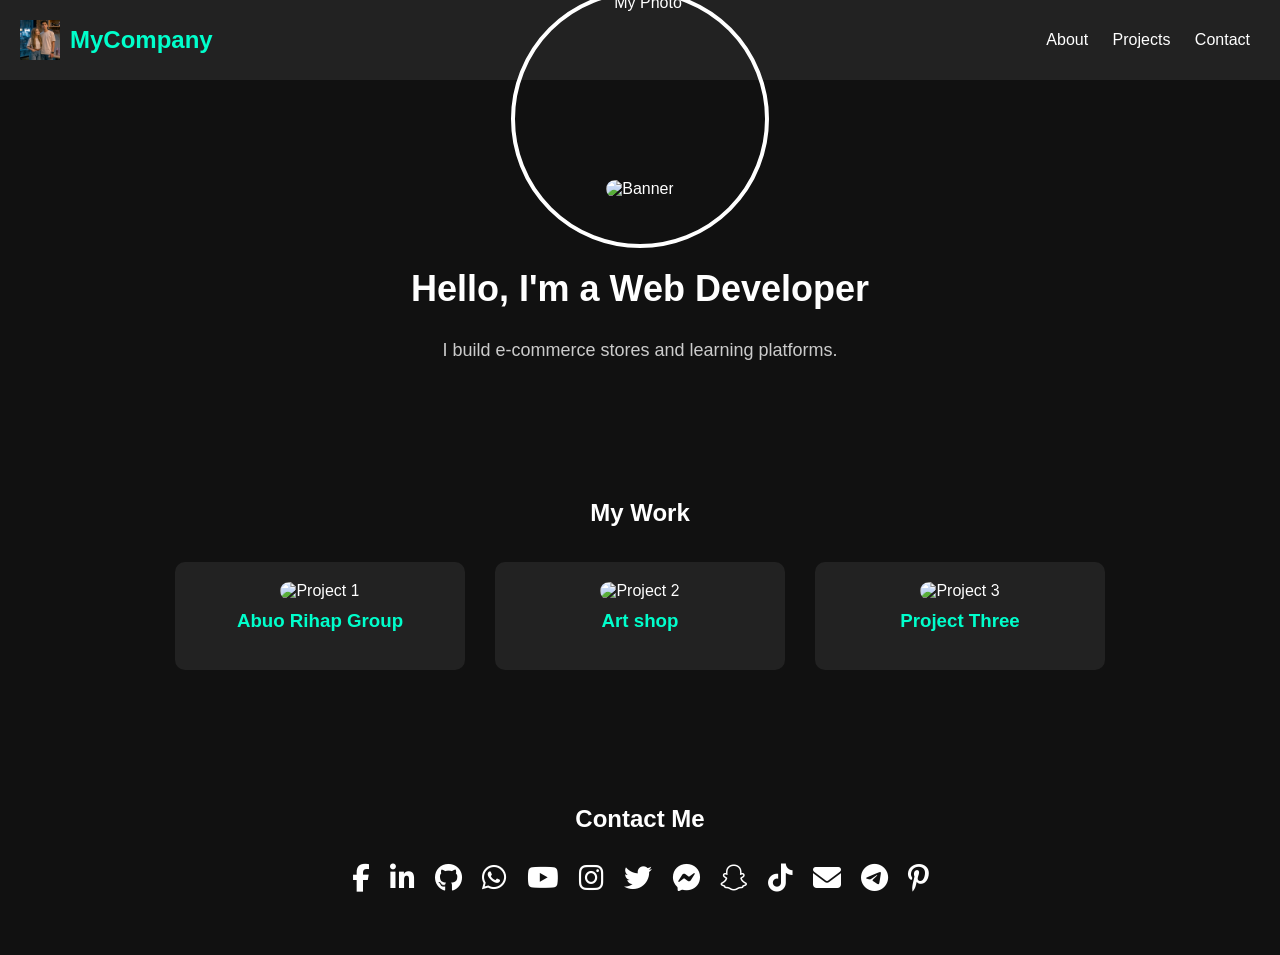
==== index.html @ f987c463 "Update logo image path in index.html" ====
<!DOCTYPE html>
<html lang="en">
<head>
  <meta charset="UTF-8">
  <meta name="viewport" content="width=device-width, initial-scale=1.0">
  <title>My Portfolio</title>
  <!-- ربط ملف CSS -->
  <link rel="stylesheet" href="styles.css">
  <!-- Font Awesome CDN -->
  <link rel="stylesheet" href="https://cdnjs.cloudflare.com/ajax/libs/font-awesome/6.5.0/css/all.min.css">
</head>
<body>
  <!-- Header -->
  <header>
    <div class="logo">
      <img src="frontend/assets/images/WhatsApp Image 2026-03-07 at 2.50.02 AM.jpeg" alt="Logo" class="logo-img">
      <span>MyCompany</span>
    </div>
    <nav>
      <a href="#about">About</a>
      <a href="#projects">Projects</a>
      <a href="#contact">Contact</a>
    </nav>
  </header>

  <!-- Hero Section -->
  <section class="hero" id="about">
    <div class="banner-container">
      <img src="assets/images/banner.jpg" alt="Banner" class="banner-img">
      <img src="assets/images/profile.jpg" alt="My Photo" class="profile-img">
    </div>
    <h1>Hello, I'm a Web Developer</h1>
    <p>I build e-commerce stores and learning platforms.</p>
  </section>

  <!-- Projects -->
  <section id="projects">
    <h2>My Work</h2>
    <div class="cards">
      <div class="card" onclick="openProject('https://hmztzyadtarq-wq.github.io/....-..../')">
        <img src="assets/images/project1.png" alt="Project 1">
        <h3>Abuo Rihap Group</h3>
      </div>
      <div class="card" onclick="openProject('https://hmztzyadtarq-wq.github.io/Artist-A-Darsh/')">
        <img src="assets/images/project2.jpg" alt="Project 2">
        <h3>Art shop</h3>
      </div>
      <div class="card" onclick="openProject('https://github.com/hmztzyadtarq-wq/Artist-A-Darsh')">
        <img src="assets/images/project3.jpg" alt="Project 3">
        <h3>Project Three</h3>
      </div>
    </div>
  </section>

  <!-- Contact -->
  <section id="contact">
    <h2>Contact Me</h2>
    <div class="social-icons">
      <a href="https://www.facebook.com/profile.php?id=100011259132500" target="_blank" class="icon facebook"><i class="fab fa-facebook-f"></i></a>
      <a href="https://www.linkedin.com/feed/" target="_blank" class="icon linkedin"><i class="fab fa-linkedin-in"></i></a>
      <a href="https://github.com" target="_blank" class="icon github"><i class="fab fa-github"></i></a>
      <a href="https://wa.me/01140090339" target="_blank" class="icon whatsapp"><i class="fab fa-whatsapp"></i></a>
      <a href="https://youtube.com" target="_blank" class="icon youtube"><i class="fab fa-youtube"></i></a>
      <a href="https://www.instagram.com/accounts/onetap/" target="_blank" class="icon instagram"><i class="fab fa-instagram"></i></a>
      <a href="https://twitter.com" target="_blank" class="icon twitter"><i class="fab fa-twitter"></i></a>
      <a href="https://messenger.com" target="_blank" class="icon messenger"><i class="fab fa-facebook-messenger"></i></a>
      <a href="https://snapchat.com" target="_blank" class="icon snapchat"><i class="fab fa-snapchat-ghost"></i></a>
      <a href="https://tiktok.com" target="_blank" class="icon tiktok"><i class="fab fa-tiktok"></i></a>
      <a href="mailto:hztzyadtarq@gail.com" target="_blank" class="icon email"><i class="fas fa-envelope"></i></a>
      <a href="https://telegram.org" target="_blank" class="icon telegram"><i class="fab fa-telegram-plane"></i></a>
      <a href="https://pinterest.com" target="_blank" class="icon pinterest"><i class="fab fa-pinterest-p"></i></a>
    </div>
  </section>

  <!-- ربط ملف JS -->
  <script src="script.js"></script>
</body>
</html>
---- styles.css ----
body {
  margin: 0;
  font-family: Arial, sans-serif;
  background: #111;
  color: #fff;
  overflow-x: hidden;
}

/* Header */
header {
  display: flex;
  justify-content: space-between;
  align-items: center;
  padding: 20px;
  background: #222;
  position: sticky;
  top: 0;
}

header .logo {
  display: flex;
  align-items: center;
  font-size: 24px;
  font-weight: bold;
  color: #00ffcc;
}

.logo-img {
  width: 40px;
  height: 40px;
  margin-right: 10px;
}

/* Navigation */
nav a {
  margin: 0 10px;
  color: #fff;
  text-decoration: none;
  transition: color 0.3s;
}
nav a:hover {
  color: #00ffcc;
}

/* Hero Section */
.hero {
  text-align: center;
  padding: 50px;
  animation: fadeIn 2s ease-in-out;
  margin-top: 50px;
}

.banner-container {
  position: relative;
  display: inline-block;
}

.banner-img {
  width: 800px;
  height: 300px;
  object-fit: cover;
  border-radius: 10px;
}

.profile-img {
  width: 250px;
  height: 250px;
  border-radius: 50%;
  border: 4px solid #fff;
  position: absolute;
  bottom: -50px;
  left: 50%;
  transform: translateX(-50%);
}

.hero h1 {
  font-size: 36px;
  margin-top: 70px;
}
.hero p {
  font-size: 18px;
  color: #ccc;
}

/* Projects Section */
#projects {
  padding: 50px;
  text-align: center;
}
.cards {
  display: flex;
  justify-content: center;
  flex-wrap: wrap;
}
.card {
  background: #222;
  margin: 15px;
  padding: 20px;
  border-radius: 10px;
  width: 250px;
  cursor: pointer;
  transition: transform 0.3s, box-shadow 0.3s;
}
.card:hover {
  transform: scale(1.05);
  box-shadow: 0 0 20px #00ffcc;
}
.card img {
  width: 100%;
  border-radius: 10px;
}
.card h3 {
  margin-top: 10px;
  color: #00ffcc;
}

/* Contact Section */
#contact {
  padding: 50px;
  text-align: center;
}

.social-icons {
  display: flex;
  justify-content: center;
  flex-wrap: wrap;
  margin-top: 20px;
}

.social-icons .icon {
  margin: 10px;
  font-size: 28px;
  color: #fff;
  transition: transform 0.3s, color 0.3s;
}

.social-icons .icon:hover {
  transform: scale(1.3) rotate(10deg);
}

/* Colors */
.facebook:hover { color: #3b5998; }
.linkedin:hover { color: #0077b5; }
.github:hover { color: #000000; }
.whatsapp:hover { color: #25d366; }
.youtube:hover { color: #ff0000; }
.instagram:hover { color: #ec2f6e; }
.twitter:hover { color: #1da1f2; }
.messenger:hover { color: #0084ff; }
.telegram:hover { color: #0088cc; }
.snapchat:hover { color: #fffc00; }
.tiktok:hover { color: #69c9d0; }
.email:hover { color: #d44638; }
.pinterest:hover { color: #bd081c; }

/* Animation */
@keyframes fadeIn {
  from {opacity: 0;}
  to {opacity: 1;}
}
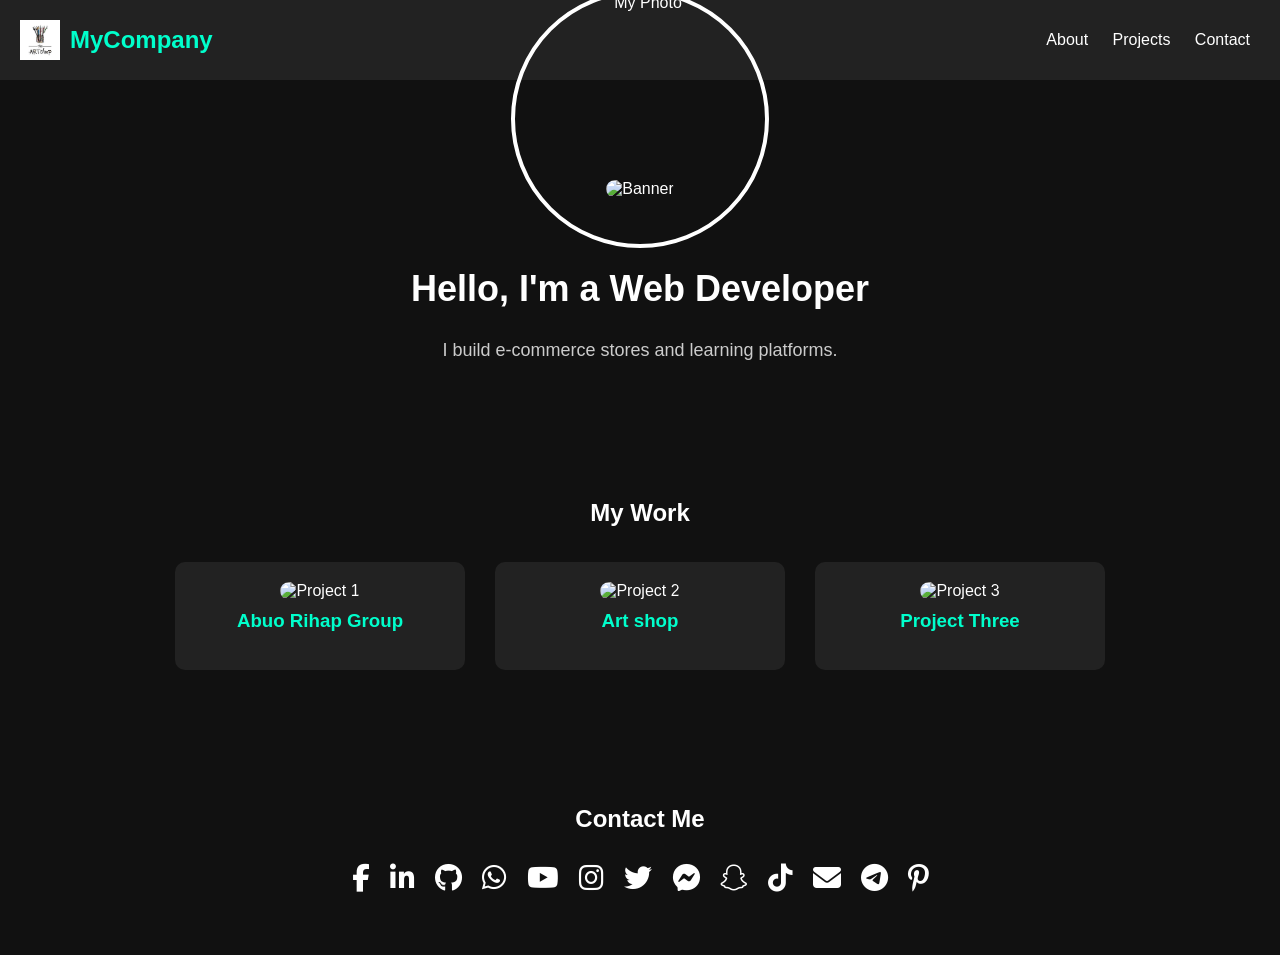
==== commit 8b02c675: "Update index.html" ====
--- a/index.html
+++ b/index.html
@@ -13,7 +13,7 @@
   <!-- Header -->
   <header>
     <div class="logo">
-      <img src="frontend/assets/images/WhatsApp Image 2026-03-07 at 2.50.02 AM.jpeg" alt="Logo" class="logo-img">
+      <img src="frontend/assets/images/تنزيل.jfif" alt="Logo" class="logo-img">
       <span>MyCompany</span>
     </div>
     <nav>
@@ -26,8 +26,8 @@
   <!-- Hero Section -->
   <section class="hero" id="about">
     <div class="banner-container">
-      <img src="assets/images/banner.jpg" alt="Banner" class="banner-img">
-      <img src="assets/images/profile.jpg" alt="My Photo" class="profile-img">
+      <img src="frontend/assets/images/Screenshot 2026-05-03 070730.png" alt="Banner" class="banner-img">
+      <img src="frontend/assets/images/" alt="My Photo" class="profile-img">
     </div>
     <h1>Hello, I'm a Web Developer</h1>
     <p>I build e-commerce stores and learning platforms.</p>
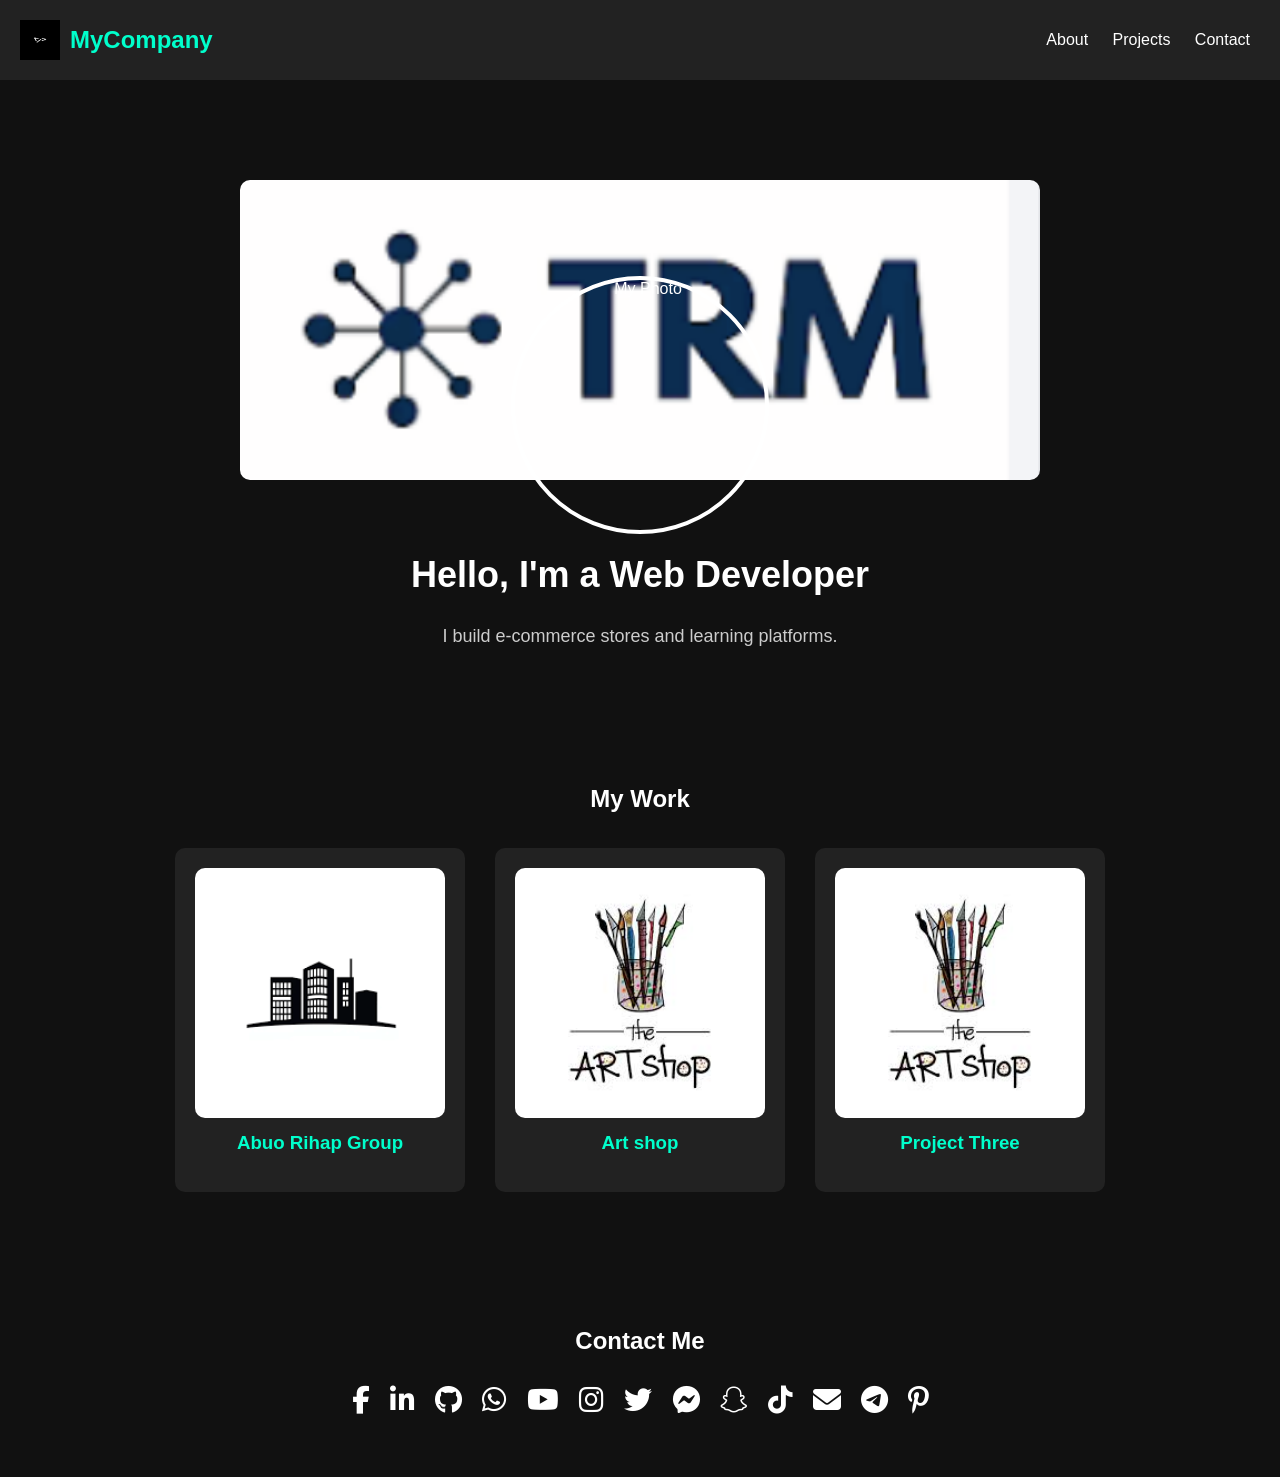
==== commit d3073a2e: "Update index.html" ====
--- a/index.html
+++ b/index.html
@@ -13,7 +13,7 @@
   <!-- Header -->
   <header>
     <div class="logo">
-      <img src="frontend/assets/images/تنزيل.jfif" alt="Logo" class="logo-img">
+      <img src="frontend/assets/images/images.png" alt="Logo" class="logo-img">
       <span>MyCompany</span>
     </div>
     <nav>
@@ -38,15 +38,15 @@
     <h2>My Work</h2>
     <div class="cards">
       <div class="card" onclick="openProject('https://hmztzyadtarq-wq.github.io/....-..../')">
-        <img src="assets/images/project1.png" alt="Project 1">
+        <img src="frontend/assets/images/images (1).png" alt="Project 1">
         <h3>Abuo Rihap Group</h3>
       </div>
       <div class="card" onclick="openProject('https://hmztzyadtarq-wq.github.io/Artist-A-Darsh/')">
-        <img src="assets/images/project2.jpg" alt="Project 2">
+        <img src="frontend/assets/images/تنزيل.jfif" alt="Project 2">
         <h3>Art shop</h3>
       </div>
       <div class="card" onclick="openProject('https://github.com/hmztzyadtarq-wq/Artist-A-Darsh')">
-        <img src="assets/images/project3.jpg" alt="Project 3">
+        <img src="frontend/assets/images/تنزيل.jfif" alt="Project 3">
         <h3>Project Three</h3>
       </div>
     </div>
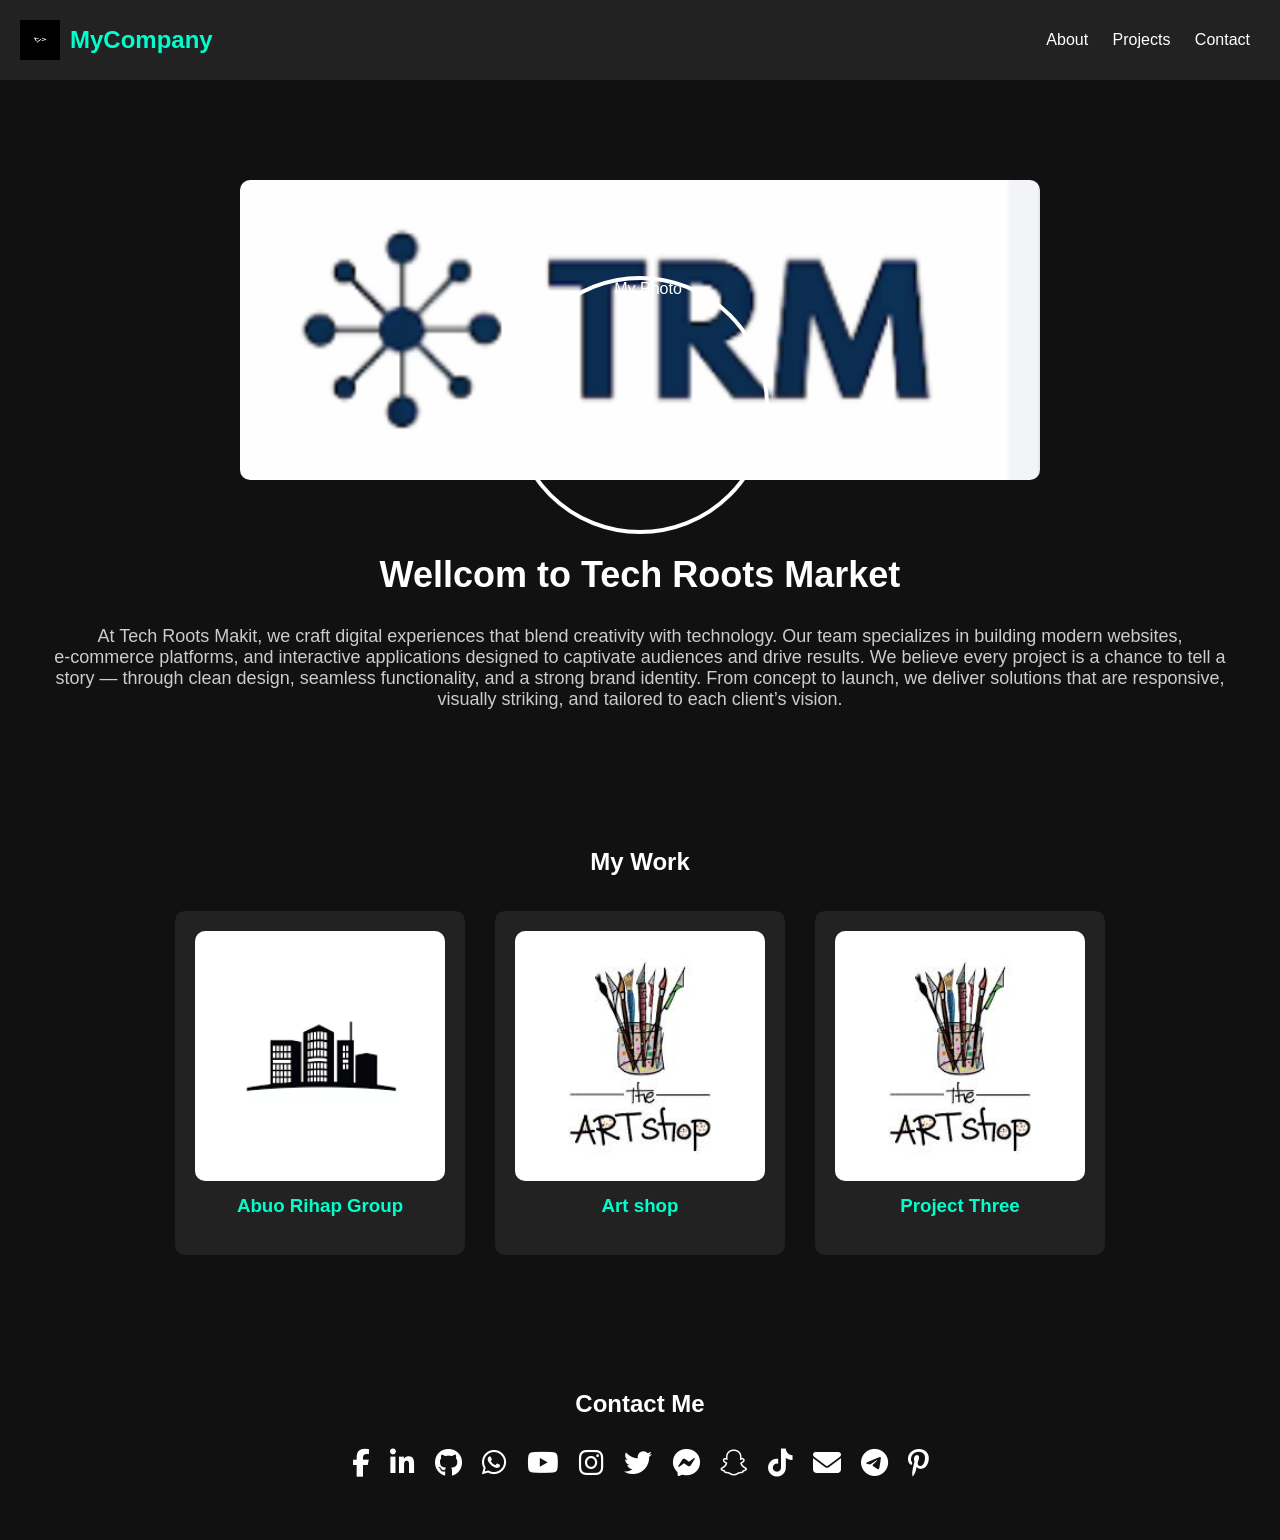
==== commit ab1e874c: "Update index.html" ====
--- a/index.html
+++ b/index.html
@@ -29,8 +29,11 @@
       <img src="frontend/assets/images/Screenshot 2026-05-03 070730.png" alt="Banner" class="banner-img">
       <img src="frontend/assets/images/" alt="My Photo" class="profile-img">
     </div>
-    <h1>Hello, I'm a Web Developer</h1>
-    <p>I build e-commerce stores and learning platforms.</p>
+    <h1>Wellcom to Tech Roots Market</h1>
+    <p>At Tech Roots Makit, we craft digital experiences that blend creativity with technology. Our team specializes in building modern websites, 
+      e‑commerce platforms, and interactive applications designed to captivate audiences and drive results.
+
+We believe every project is a chance to tell a story — through clean design, seamless functionality, and a strong brand identity. From concept to launch, we deliver solutions that are responsive, visually striking, and tailored to each client’s vision.</p>
   </section>
 
   <!-- Projects -->
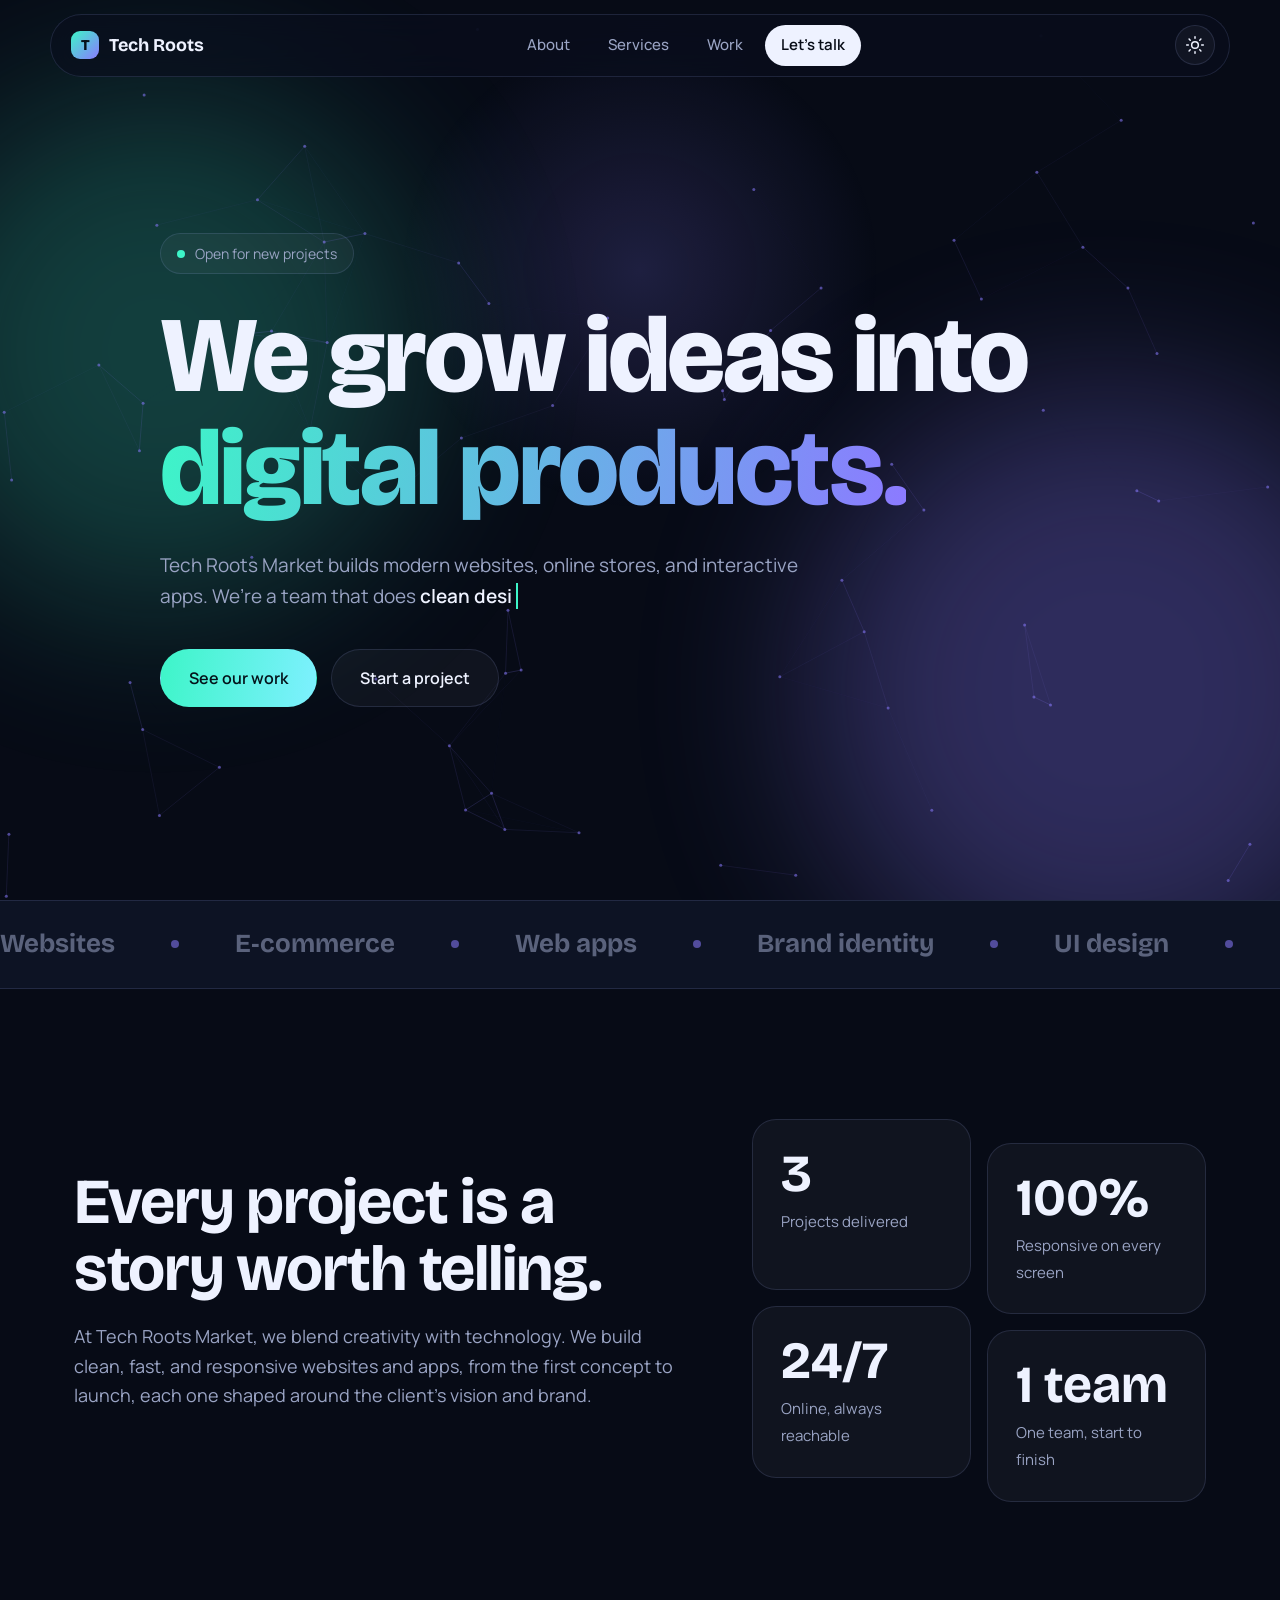
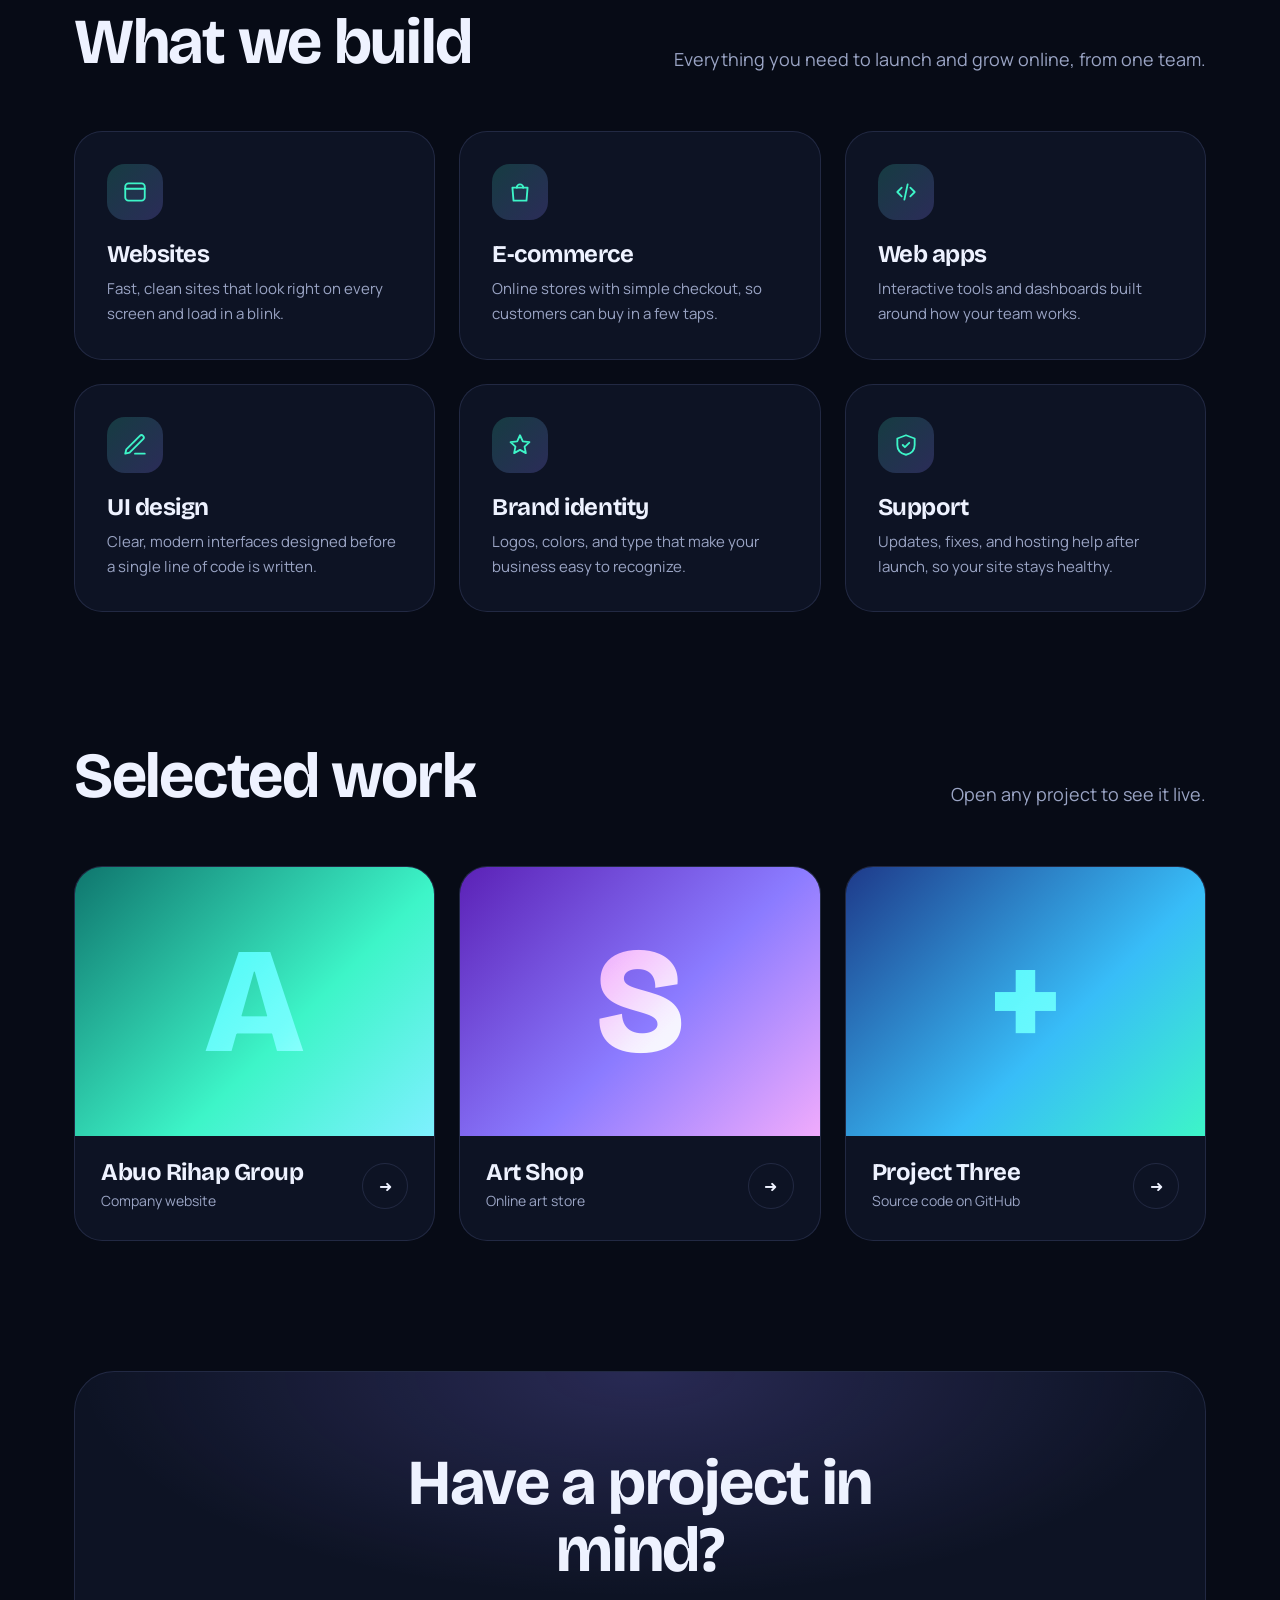
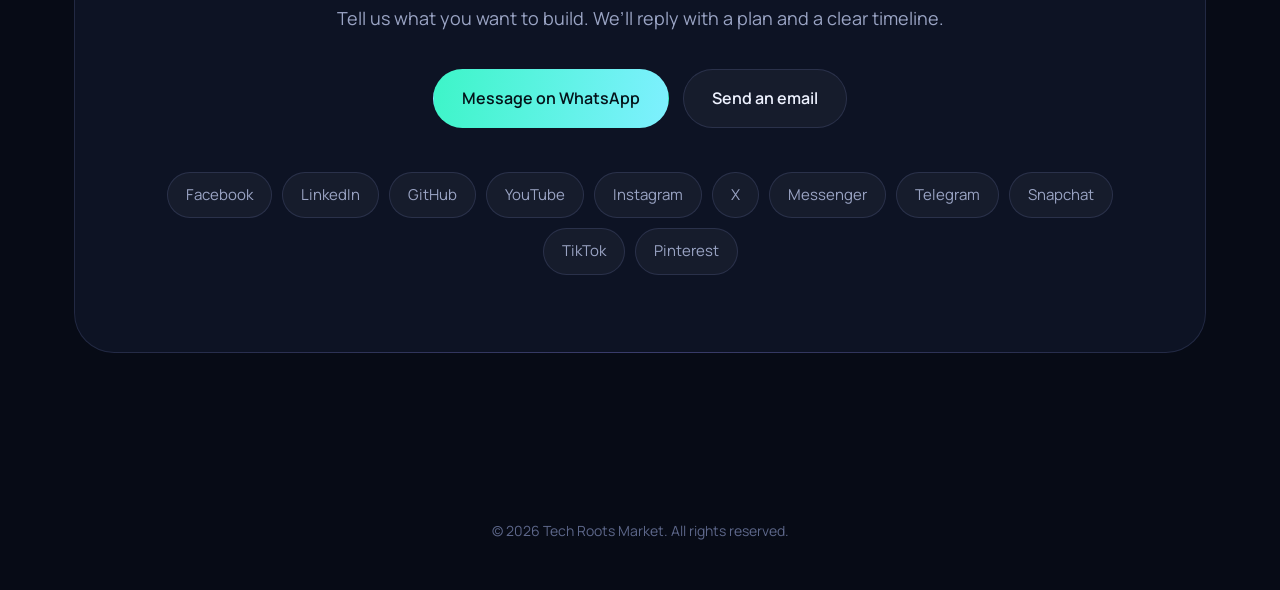
==== commit 10e89aca: "Update index.html" ====
--- a/index.html
+++ b/index.html
@@ -1,84 +1,382 @@
 <!DOCTYPE html>
 <html lang="en">
 <head>
-  <meta charset="UTF-8">
-  <meta name="viewport" content="width=device-width, initial-scale=1.0">
-  <title>My Portfolio</title>
-  <!-- ربط ملف CSS -->
-  <link rel="stylesheet" href="styles.css">
-  <!-- Font Awesome CDN -->
-  <link rel="stylesheet" href="https://cdnjs.cloudflare.com/ajax/libs/font-awesome/6.5.0/css/all.min.css">
+<meta charset="UTF-8">
+<meta name="viewport" content="width=device-width, initial-scale=1, viewport-fit=cover">
+<title>Tech Roots Market</title>
+<link rel="preconnect" href="https://fonts.googleapis.com">
+<link rel="preconnect" href="https://fonts.gstatic.com" crossorigin>
+<link href="https://fonts.googleapis.com/css2?family=Bricolage+Grotesque:opsz,wght@12..96,500;12..96,700;12..96,800&family=Manrope:wght@400;500;600&display=swap" rel="stylesheet">
+<style>
+:root{
+  --bg:#070b16;--bg2:#0d1324;--ink:#eef2ff;--mute:#9aa4c4;--line:rgba(160,175,255,.14);
+  --mint:#3df5c8;--violet:#8b7bff;--glass:rgba(255,255,255,.04);
+  --display:"Bricolage Grotesque","Segoe UI",sans-serif;--body:"Manrope","Segoe UI",Arial,sans-serif;
+  box-sizing:border-box;padding-top:env(safe-area-inset-top,0px);padding-bottom:env(safe-area-inset-bottom,0px);
+}
+:root{--bar:rgba(10,15,30,.65)}
+:root[data-theme="light"]{--bg:#f3f5ff;--bg2:#ffffff;--ink:#0d1226;--mute:#54608a;--line:rgba(30,40,100,.14);--mint:#00a884;--violet:#6a57ff;--glass:rgba(20,30,90,.04);--bar:rgba(255,255,255,.78)}
+*,*::before,*::after{box-sizing:inherit}
+html{scroll-behavior:smooth;scroll-padding-top:calc(90px + env(safe-area-inset-top,0px));height:100%}
+body{margin:0;background:var(--bg);color:var(--ink);font-family:var(--body);line-height:1.65;overflow-x:hidden;-webkit-font-smoothing:antialiased}
+a{color:inherit;text-decoration:none}
+:focus-visible{outline:2px solid var(--mint);outline-offset:3px;border-radius:8px}
+.wrap{max-width:1180px;margin:0 auto;padding:0 24px}
+h1,h2,h3{font-family:var(--display);line-height:1.05;margin:0;letter-spacing:-.02em}
+
+/* glow follows cursor */
+.glow{position:fixed;width:520px;height:520px;border-radius:50%;pointer-events:none;z-index:0;
+  background:radial-gradient(circle,rgba(139,123,255,.18),transparent 65%);transform:translate(-50%,-50%);left:50%;top:30%;transition:opacity .3s}
+
+/* nav */
+header{position:fixed;top:0;left:0;right:0;z-index:50;padding:calc(14px + env(safe-area-inset-top,0px)) 24px 0}
+.bar{max-width:1180px;margin:0 auto;display:flex;align-items:center;justify-content:space-between;
+  padding:10px 14px 10px 20px;border:1px solid var(--line);border-radius:999px;
+  background:var(--bar);backdrop-filter:blur(16px);-webkit-backdrop-filter:blur(16px)}
+.brand{display:flex;align-items:center;gap:10px;font-family:var(--display);font-weight:700;font-size:18px}
+.mark{width:28px;height:28px;border-radius:9px;background:linear-gradient(135deg,var(--mint),var(--violet));display:grid;place-items:center;color:#06101a;font-weight:800;font-size:15px}
+nav{display:flex;align-items:center;gap:6px}
+nav a{padding:8px 16px;border-radius:999px;color:var(--mute);font-weight:500;font-size:15px;transition:.25s}
+nav a:hover{color:var(--ink);background:var(--glass)}
+nav a.cta{background:var(--ink);color:var(--bg);font-weight:600}
+nav a.cta:hover{background:var(--mint)}
+.burger{display:none;background:none;border:0;color:var(--ink);font-size:26px;cursor:pointer;padding:4px 10px}
+
+/* hero */
+.hero{position:relative;min-height:100vh;min-height:100svh;display:flex;align-items:center;overflow:hidden}
+#roots{position:absolute;inset:0;width:100%;height:100%;z-index:0}
+.hero .wrap{position:relative;z-index:2;padding-top:120px;padding-bottom:80px}
+.pill{display:inline-flex;align-items:center;gap:10px;border:1px solid var(--line);background:var(--glass);padding:8px 16px;border-radius:999px;color:var(--mute);font-size:14px}
+.dot{width:8px;height:8px;border-radius:50%;background:var(--mint);box-shadow:0 0 0 0 rgba(61,245,200,.6);animation:pulse 2s infinite}
+@keyframes pulse{70%{box-shadow:0 0 0 10px rgba(61,245,200,0)}100%{box-shadow:0 0 0 0 rgba(61,245,200,0)}}
+.hero h1{font-size:clamp(44px,8.4vw,112px);font-weight:800;margin:26px 0 24px;max-width:15ch}
+.grad{background:linear-gradient(100deg,var(--mint),var(--violet),var(--mint));background-size:200% 100%;animation:shift 6s linear infinite;-webkit-background-clip:text;background-clip:text;color:transparent}
+@keyframes shift{to{background-position:-200% 0}}
+.hero p{max-width:56ch;color:var(--mute);font-size:clamp(16px,1.6vw,19px);margin:0 0 36px}
+.type{color:var(--ink);font-weight:600;border-right:2px solid var(--mint);padding-right:4px}
+.btns{display:flex;flex-wrap:wrap;gap:14px}
+.btn{display:inline-flex;align-items:center;gap:10px;padding:15px 28px;border-radius:999px;font-weight:600;font-size:16px;transition:transform .25s,box-shadow .25s,background .25s;border:1px solid var(--line)}
+.btn.main{background:linear-gradient(100deg,var(--mint),#7ef0ff);color:#04131a;border-color:transparent}
+.btn.main:hover{transform:translateY(-3px);box-shadow:0 14px 40px -10px rgba(61,245,200,.6)}
+.btn.ghost{background:var(--glass)}
+.btn.ghost:hover{background:rgba(255,255,255,.09);transform:translateY(-3px)}
+
+/* marquee */
+.marquee{border-block:1px solid var(--line);background:var(--bg2);overflow:hidden;position:relative;z-index:2}
+.track{display:flex;gap:56px;width:max-content;padding:22px 0;animation:slide 32s linear infinite}
+.track span{font-family:var(--display);font-size:26px;font-weight:700;color:var(--mute);opacity:.55;white-space:nowrap;display:flex;align-items:center;gap:56px}
+.track span::after{content:"";width:8px;height:8px;border-radius:50%;background:var(--violet)}
+@keyframes slide{to{transform:translateX(-50%)}}
+
+section{position:relative;z-index:2}
+.sec{padding:130px 0}
+.sec h2{font-size:clamp(34px,5vw,64px);max-width:18ch;margin-bottom:20px}
+.lead{color:var(--mute);max-width:60ch;font-size:18px}
+
+/* about */
+.about{display:grid;grid-template-columns:1.15fr .85fr;gap:64px;align-items:center}
+.stats{display:grid;grid-template-columns:1fr 1fr;gap:16px}
+.stat{border:1px solid var(--line);background:var(--glass);border-radius:24px;padding:28px}
+.stat b{display:block;font-family:var(--display);font-size:52px;line-height:1;margin-bottom:8px}
+.stat span{color:var(--mute);font-size:15px}
+.stat:nth-child(2){transform:translateY(24px)}.stat:nth-child(4){transform:translateY(24px)}
+
+/* work */
+.head{display:flex;justify-content:space-between;align-items:end;gap:24px;flex-wrap:wrap;margin-bottom:56px}
+.grid{display:grid;grid-template-columns:repeat(3,1fr);gap:24px}
+.proj{display:flex;flex-direction:column;border:1px solid var(--line);border-radius:28px;overflow:hidden;background:var(--bg2);transition:transform .35s,border-color .35s,box-shadow .35s;transform-style:preserve-3d}
+.proj:hover{border-color:rgba(61,245,200,.5);box-shadow:0 30px 80px -30px rgba(61,245,200,.35)}
+.cover{aspect-ratio:4/3;position:relative;display:grid;place-items:center;overflow:hidden}
+.cover i{font-style:normal;font-family:var(--display);font-weight:800;font-size:150px;color:rgba(255,255,255,.92);mix-blend-mode:overlay;transition:transform .5s}
+.proj:hover .cover i{transform:scale(1.12) rotate(-4deg)}
+.c1{background:linear-gradient(135deg,#0f766e,#3df5c8 60%,#7ef0ff)}
+.c2{background:linear-gradient(135deg,#5b21b6,#8b7bff 55%,#f0abfc)}
+.c3{background:linear-gradient(135deg,#1e3a8a,#38bdf8 60%,#3df5c8)}
+.meta{padding:24px 26px 28px;display:flex;justify-content:space-between;align-items:center;gap:12px}
+.meta h3{font-size:24px;margin-bottom:4px}.meta p{margin:0;color:var(--mute);font-size:14px}
+.go{width:46px;height:46px;border-radius:50%;border:1px solid var(--line);display:grid;place-items:center;flex:none;transition:.3s}
+.proj:hover .go{background:var(--mint);color:#04131a;transform:rotate(-45deg)}
+
+/* contact */
+.contact{border:1px solid var(--line);border-radius:40px;padding:clamp(36px,6vw,84px);text-align:center;
+  background:radial-gradient(800px 320px at 50% 0,rgba(139,123,255,.22),transparent 70%),var(--bg2)}
+.contact h2{margin:0 auto 20px;max-width:16ch}
+.contact .lead{margin:0 auto 36px}
+.socials{display:flex;flex-wrap:wrap;justify-content:center;gap:10px;margin-top:44px}
+.socials a{padding:10px 18px;border-radius:999px;border:1px solid var(--line);background:var(--glass);font-size:15px;color:var(--mute);transition:.25s}
+.socials a:hover{color:#04131a;background:var(--mint);border-color:var(--mint);transform:translateY(-3px)}
+footer{padding:36px 0 48px;text-align:center;color:#5d678a;font-size:14px;position:relative;z-index:2}
+
+.reveal{opacity:0;transform:translateY(24px);transition:opacity .8s,transform .8s}
+.reveal.in.proj,.reveal.in.svc{transition:opacity .8s,transform .35s,border-color .35s,box-shadow .35s}
+.reveal.in.svc:hover{transform:translateY(-6px)}
+body{transition:background-color .4s,color .4s}
+
+/* theme toggle */
+nav{order:2}.brand{order:1}
+.toggle{order:3;margin-left:8px;width:40px;height:40px;border-radius:50%;border:1px solid var(--line);background:var(--glass);color:var(--ink);cursor:pointer;display:grid;place-items:center;transition:.3s}
+.toggle:hover{transform:rotate(25deg);border-color:var(--mint)}
+.toggle svg{width:20px;height:20px;fill:none;stroke:currentColor;stroke-width:1.8;stroke-linecap:round;stroke-linejoin:round}
+.toggle .moon{display:none}
+:root[data-theme="light"] .toggle .sun{display:none}
+:root[data-theme="light"] .toggle .moon{display:block}
+.burger{order:4}
+.progress{position:fixed;top:0;left:0;right:0;height:3px;z-index:60;background:linear-gradient(90deg,var(--mint),var(--violet));transform:scaleX(0);transform-origin:left}
+
+/* hero motion */
+.aur{position:absolute;border-radius:50%;filter:blur(90px);z-index:0;animation:drift 18s ease-in-out infinite alternate}
+.a1{width:520px;height:520px;background:#3df5c8;left:-8%;top:10%;opacity:.22}
+.a2{width:600px;height:600px;background:#8b7bff;right:-10%;bottom:-10%;opacity:.3;animation-delay:-6s}
+:root[data-theme="light"] .aur{opacity:.2}
+@keyframes drift{to{transform:translate(80px,-60px) scale(1.2)}}
+.hero .wrap>*{animation:up .9s cubic-bezier(.2,.8,.2,1) both}
+.hero .wrap>:nth-child(2){animation-delay:.12s}.hero .wrap>:nth-child(3){animation-delay:.24s}.hero .wrap>:nth-child(4){animation-delay:.36s}
+@keyframes up{from{opacity:0;transform:translateY(40px);filter:blur(8px)}}
+
+/* services */
+.svc{position:relative;border:1px solid var(--line);border-radius:28px;padding:32px;background:var(--bg2);overflow:hidden}
+.svc::before{content:"";position:absolute;inset:0;background:radial-gradient(320px circle at var(--mx,50%) var(--my,0),rgba(61,245,200,.18),transparent 60%);opacity:0;transition:opacity .3s}
+.svc:hover::before{opacity:1}
+.svc:hover{border-color:rgba(61,245,200,.45);box-shadow:0 24px 60px -30px rgba(61,245,200,.4)}
+.ico{position:relative;width:56px;height:56px;border-radius:18px;display:grid;place-items:center;background:linear-gradient(135deg,rgba(61,245,200,.18),rgba(139,123,255,.24));color:var(--mint);margin-bottom:22px;animation:float 5s ease-in-out infinite}
+.svc:nth-child(even) .ico{animation-delay:-2.5s}
+.ico svg{width:26px;height:26px;fill:none;stroke:currentColor;stroke-width:1.7;stroke-linecap:round;stroke-linejoin:round}
+.svc h3{position:relative;font-size:24px;margin-bottom:10px}
+.svc p{position:relative;margin:0;color:var(--mute);font-size:15px}
+@keyframes float{50%{transform:translateY(-8px)}}
+.reveal.in{opacity:1;transform:none}
+
+@media(max-width:900px){
+  .about{grid-template-columns:1fr;gap:40px}.grid{grid-template-columns:1fr}
+  .sec{padding:90px 0}
+  nav{position:absolute;top:calc(100% + 10px);left:24px;right:24px;flex-direction:column;align-items:stretch;padding:12px;border:1px solid var(--line);border-radius:24px;background:var(--bg2);display:none}
+  nav.open{display:flex}nav a{text-align:center}.burger{display:block}
+  header{position:fixed}.bar{position:relative}.toggle{margin-left:auto}
+}
+@media(prefers-reduced-motion:reduce){*{animation:none!important;transition:none!important}.reveal{opacity:1;transform:none}}
+</style>
 </head>
 <body>
-  <!-- Header -->
-  <header>
-    <div class="logo">
-      <img src="frontend/assets/images/images.png" alt="Logo" class="logo-img">
-      <span>MyCompany</span>
-    </div>
-    <nav>
+<div class="glow" id="glow"></div>
+<div class="progress" id="progress"></div>
+
+<header>
+  <div class="bar">
+    <a class="brand" href="#top"><span class="mark">T</span>Tech Roots</a>
+    <button class="toggle" id="theme" aria-label="Switch light or dark mode"><svg class="sun" viewBox="0 0 24 24"><circle cx="12" cy="12" r="4"/><path d="M12 2v2M12 20v2M4.9 4.9l1.4 1.4M17.7 17.7l1.4 1.4M2 12h2M20 12h2M4.9 19.1l1.4-1.4M17.7 6.3l1.4-1.4"/></svg><svg class="moon" viewBox="0 0 24 24"><path d="M21 12.8A9 9 0 1111.2 3a7 7 0 009.8 9.8z"/></svg></button>
+    <button class="burger" id="burger" aria-label="Open menu">&#9776;</button>
+    <nav id="nav">
       <a href="#about">About</a>
-      <a href="#projects">Projects</a>
-      <a href="#contact">Contact</a>
+      <a href="#services">Services</a>
+      <a href="#work">Work</a>
+      <a class="cta" href="#contact">Let’s talk</a>
     </nav>
-  </header>
-
-  <!-- Hero Section -->
-  <section class="hero" id="about">
-    <div class="banner-container">
-      <img src="frontend/assets/images/Screenshot 2026-05-03 070730.png" alt="Banner" class="banner-img">
-      <img src="frontend/assets/images/" alt="My Photo" class="profile-img">
-    </div>
-    <h1>Wellcom to Tech Roots Market</h1>
-    <p>At Tech Roots Makit, we craft digital experiences that blend creativity with technology. Our team specializes in building modern websites, 
-      e‑commerce platforms, and interactive applications designed to captivate audiences and drive results.
-
-We believe every project is a chance to tell a story — through clean design, seamless functionality, and a strong brand identity. From concept to launch, we deliver solutions that are responsive, visually striking, and tailored to each client’s vision.</p>
-  </section>
-
-  <!-- Projects -->
-  <section id="projects">
-    <h2>My Work</h2>
-    <div class="cards">
-      <div class="card" onclick="openProject('https://hmztzyadtarq-wq.github.io/....-..../')">
-        <img src="frontend/assets/images/images (1).png" alt="Project 1">
-        <h3>Abuo Rihap Group</h3>
+  </div>
+</header>
+
+<main id="top">
+<section class="hero">
+  <div class="aur a1"></div><div class="aur a2"></div>
+  <canvas id="roots" aria-hidden="true"></canvas>
+  <div class="wrap">
+    <span class="pill"><span class="dot"></span>Open for new projects</span>
+    <h1>We grow ideas into <span class="grad">digital products.</span></h1>
+    <p>Tech Roots Market builds modern websites, online stores, and interactive apps. We’re a team that does <span class="type" id="type"></span></p>
+    <div class="btns">
+      <a class="btn main" href="#work">See our work</a>
+      <a class="btn ghost" href="#contact">Start a project</a>
+    </div>
+  </div>
+</section>
+
+<div class="marquee" aria-hidden="true">
+  <div class="track">
+    <span>Websites</span><span>E‑commerce</span><span>Web apps</span><span>Brand identity</span><span>UI design</span><span>Responsive layouts</span>
+    <span>Websites</span><span>E‑commerce</span><span>Web apps</span><span>Brand identity</span><span>UI design</span><span>Responsive layouts</span>
+  </div>
+</div>
+
+<section class="sec" id="about">
+  <div class="wrap about">
+    <div class="reveal">
+      <h2>Every project is a story worth telling.</h2>
+      <p class="lead">At Tech Roots Market, we blend creativity with technology. We build clean, fast, and responsive websites and apps, from the first concept to launch, each one shaped around the client’s vision and brand.</p>
+    </div>
+    <div class="stats reveal">
+      <div class="stat"><b data-n="3">0</b><span>Projects delivered</span></div>
+      <div class="stat"><b data-n="100" data-s="%">0</b><span>Responsive on every screen</span></div>
+      <div class="stat"><b data-n="24" data-s="/7">0</b><span>Online, always reachable</span></div>
+      <div class="stat"><b data-n="1" data-s=" team">0</b><span>One team, start to finish</span></div>
+    </div>
+  </div>
+</section>
+
+<section class="sec" id="services" style="padding-top:0">
+  <div class="wrap">
+    <div class="head reveal">
+      <h2 style="margin:0">What we build</h2>
+      <p class="lead" style="margin:0">Everything you need to launch and grow online, from one team.</p>
+    </div>
+    <div class="grid">
+      <div class="svc reveal"><div class="ico"><svg viewBox="0 0 24 24"><rect x="3" y="4" width="18" height="16" rx="3"/><path d="M3 9h18"/></svg></div><h3>Websites</h3><p>Fast, clean sites that look right on every screen and load in a blink.</p></div>
+      <div class="svc reveal"><div class="ico"><svg viewBox="0 0 24 24"><path d="M5 8h14l-1 12H6L5 8z"/><path d="M9 8a3 3 0 016 0"/></svg></div><h3>E‑commerce</h3><p>Online stores with simple checkout, so customers can buy in a few taps.</p></div>
+      <div class="svc reveal"><div class="ico"><svg viewBox="0 0 24 24"><path d="M8 8l-4 4 4 4M16 8l4 4-4 4M13.5 5l-3 14"/></svg></div><h3>Web apps</h3><p>Interactive tools and dashboards built around how your team works.</p></div>
+      <div class="svc reveal"><div class="ico"><svg viewBox="0 0 24 24"><path d="M12 20h9"/><path d="M16.5 3.5a2.1 2.1 0 013 3L7 19l-4 1 1-4L16.5 3.5z"/></svg></div><h3>UI design</h3><p>Clear, modern interfaces designed before a single line of code is written.</p></div>
+      <div class="svc reveal"><div class="ico"><svg viewBox="0 0 24 24"><path d="M12 3l2.6 5.6 6.1.7-4.5 4.2 1.2 6L12 16.5 6.6 19.5l1.2-6L3.3 9.3l6.1-.7L12 3z"/></svg></div><h3>Brand identity</h3><p>Logos, colors, and type that make your business easy to recognize.</p></div>
+      <div class="svc reveal"><div class="ico"><svg viewBox="0 0 24 24"><path d="M12 3l8 3v6c0 5-3.5 8-8 9-4.5-1-8-4-8-9V6l8-3z"/><path d="M9 12l2 2 4-4"/></svg></div><h3>Support</h3><p>Updates, fixes, and hosting help after launch, so your site stays healthy.</p></div>
+    </div>
+  </div>
+</section>
+
+<section class="sec" id="work" style="padding-top:0">
+  <div class="wrap">
+    <div class="head reveal">
+      <h2 style="margin:0">Selected work</h2>
+      <p class="lead" style="margin:0">Open any project to see it live.</p>
+    </div>
+    <div class="grid">
+      <a class="proj reveal" href="https://hmztzyadtarq-wq.github.io/....-..../" target="_blank" rel="noopener">
+        <div class="cover c1"><i>A</i></div>
+        <div class="meta"><div><h3>Abuo Rihap Group</h3><p>Company website</p></div><span class="go">&#10140;</span></div>
+      </a>
+      <a class="proj reveal" href="https://hmztzyadtarq-wq.github.io/Artist-A-Darsh/" target="_blank" rel="noopener">
+        <div class="cover c2"><i>S</i></div>
+        <div class="meta"><div><h3>Art Shop</h3><p>Online art store</p></div><span class="go">&#10140;</span></div>
+      </a>
+      <a class="proj reveal" href="https://github.com/hmztzyadtarq-wq/Artist-A-Darsh" target="_blank" rel="noopener">
+        <div class="cover c3"><i>+</i></div>
+        <div class="meta"><div><h3>Project Three</h3><p>Source code on GitHub</p></div><span class="go">&#10140;</span></div>
+      </a>
+    </div>
+  </div>
+</section>
+
+<section class="sec" id="contact" style="padding-top:0">
+  <div class="wrap">
+    <div class="contact reveal">
+      <h2>Have a project in mind?</h2>
+      <p class="lead">Tell us what you want to build. We’ll reply with a plan and a clear timeline.</p>
+      <div class="btns" style="justify-content:center">
+        <a class="btn main" href="https://wa.me/201140090339" target="_blank" rel="noopener">Message on WhatsApp</a>
+        <a class="btn ghost" href="mailto:hztzyadtarq@gail.com">Send an email</a>
       </div>
-      <div class="card" onclick="openProject('https://hmztzyadtarq-wq.github.io/Artist-A-Darsh/')">
-        <img src="frontend/assets/images/تنزيل.jfif" alt="Project 2">
-        <h3>Art shop</h3>
+      <div class="socials">
+        <a href="https://www.facebook.com/profile.php?id=100011259132500" target="_blank" rel="noopener">Facebook</a>
+        <a href="https://www.linkedin.com/feed/" target="_blank" rel="noopener">LinkedIn</a>
+        <a href="https://github.com" target="_blank" rel="noopener">GitHub</a>
+        <a href="https://youtube.com" target="_blank" rel="noopener">YouTube</a>
+        <a href="https://www.instagram.com/accounts/onetap/" target="_blank" rel="noopener">Instagram</a>
+        <a href="https://twitter.com" target="_blank" rel="noopener">X</a>
+        <a href="https://messenger.com" target="_blank" rel="noopener">Messenger</a>
+        <a href="https://telegram.org" target="_blank" rel="noopener">Telegram</a>
+        <a href="https://snapchat.com" target="_blank" rel="noopener">Snapchat</a>
+        <a href="https://tiktok.com" target="_blank" rel="noopener">TikTok</a>
+        <a href="https://pinterest.com" target="_blank" rel="noopener">Pinterest</a>
       </div>
-      <div class="card" onclick="openProject('https://github.com/hmztzyadtarq-wq/Artist-A-Darsh')">
-        <img src="frontend/assets/images/تنزيل.jfif" alt="Project 3">
-        <h3>Project Three</h3>
-      </div>
-    </div>
-  </section>
-
-  <!-- Contact -->
-  <section id="contact">
-    <h2>Contact Me</h2>
-    <div class="social-icons">
-      <a href="https://www.facebook.com/profile.php?id=100011259132500" target="_blank" class="icon facebook"><i class="fab fa-facebook-f"></i></a>
-      <a href="https://www.linkedin.com/feed/" target="_blank" class="icon linkedin"><i class="fab fa-linkedin-in"></i></a>
-      <a href="https://github.com" target="_blank" class="icon github"><i class="fab fa-github"></i></a>
-      <a href="https://wa.me/01140090339" target="_blank" class="icon whatsapp"><i class="fab fa-whatsapp"></i></a>
-      <a href="https://youtube.com" target="_blank" class="icon youtube"><i class="fab fa-youtube"></i></a>
-      <a href="https://www.instagram.com/accounts/onetap/" target="_blank" class="icon instagram"><i class="fab fa-instagram"></i></a>
-      <a href="https://twitter.com" target="_blank" class="icon twitter"><i class="fab fa-twitter"></i></a>
-      <a href="https://messenger.com" target="_blank" class="icon messenger"><i class="fab fa-facebook-messenger"></i></a>
-      <a href="https://snapchat.com" target="_blank" class="icon snapchat"><i class="fab fa-snapchat-ghost"></i></a>
-      <a href="https://tiktok.com" target="_blank" class="icon tiktok"><i class="fab fa-tiktok"></i></a>
-      <a href="mailto:hztzyadtarq@gail.com" target="_blank" class="icon email"><i class="fas fa-envelope"></i></a>
-      <a href="https://telegram.org" target="_blank" class="icon telegram"><i class="fab fa-telegram-plane"></i></a>
-      <a href="https://pinterest.com" target="_blank" class="icon pinterest"><i class="fab fa-pinterest-p"></i></a>
-    </div>
-  </section>
-
-  <!-- ربط ملف JS -->
-  <script src="script.js"></script>
+    </div>
+  </div>
+</section>
+</main>
+
+<footer>© <span id="yr"></span> Tech Roots Market. All rights reserved.</footer>
+
+<script>
+(function(){
+  var rm=matchMedia("(prefers-reduced-motion: reduce)").matches;
+  document.getElementById("yr").textContent=new Date().getFullYear();
+
+  // menu
+  var nav=document.getElementById("nav");
+  document.getElementById("burger").onclick=function(){nav.classList.toggle("open")};
+  nav.addEventListener("click",function(e){if(e.target.tagName==="A")nav.classList.remove("open")});
+
+  // cursor glow
+  var g=document.getElementById("glow");
+  addEventListener("pointermove",function(e){g.style.left=e.clientX+"px";g.style.top=e.clientY+"px"});
+
+  // typewriter
+  var words=["clean design.","fast, responsive sites.","strong brand identity.","results that last."],t=document.getElementById("type"),wi=0,ci=0,del=false;
+  function tick(){
+    var w=words[wi];
+    t.textContent=w.slice(0,ci);
+    if(!del&&ci===w.length){del=true;return setTimeout(tick,1600)}
+    if(del&&ci===0){del=false;wi=(wi+1)%words.length}
+    ci+=del?-1:1;setTimeout(tick,del?35:70);
+  }
+  if(rm){t.textContent=words[0]}else{tick()}
+
+  // reveal + counters
+  var io=new IntersectionObserver(function(es){es.forEach(function(e){
+    if(!e.isIntersecting)return;e.target.classList.add("in");io.unobserve(e.target);(function(t){setTimeout(function(){t.style.transitionDelay="0s"},1600)})(e.target);
+    e.target.querySelectorAll("[data-n]").forEach(count);
+  })},{threshold:.15});
+  document.querySelectorAll(".reveal").forEach(function(el){el.style.transitionDelay=([].indexOf.call(el.parentNode.children,el)*0.1)+"s";io.observe(el)});
+  function count(el){
+    var n=+el.dataset.n,s=el.dataset.s||"",st=null;
+    function f(ts){st=st||ts;var p=Math.min((ts-st)/1200,1);el.textContent=Math.round(n*(1-Math.pow(1-p,3)))+s;if(p<1)requestAnimationFrame(f)}
+    rm?el.textContent=n+s:requestAnimationFrame(f);
+  }
+
+  // card tilt
+  document.querySelectorAll(".proj").forEach(function(c){
+    if(rm)return;
+    c.addEventListener("pointermove",function(e){
+      var r=c.getBoundingClientRect(),x=(e.clientX-r.left)/r.width-.5,y=(e.clientY-r.top)/r.height-.5;
+      c.style.transform="perspective(900px) rotateY("+x*7+"deg) rotateX("+(-y*7)+"deg) translateY(-6px)";
+    });
+    c.addEventListener("pointerleave",function(){c.style.transform=""});
+  });
+
+  // theme toggle
+  var root=document.documentElement;
+  try{var sv=localStorage.getItem("tr-theme");if(sv)root.dataset.theme=sv}catch(e){}
+  document.getElementById("theme").onclick=function(){var n=root.dataset.theme==="light"?"dark":"light";root.dataset.theme=n;try{localStorage.setItem("tr-theme",n)}catch(e){}};
+
+  // scroll progress
+  var pg=document.getElementById("progress");
+  addEventListener("scroll",function(){var h=document.documentElement.scrollHeight-innerHeight;pg.style.transform="scaleX("+(h>0?scrollY/h:0)+")"},{passive:true});
+
+  // magnetic buttons + service spotlight
+  if(!rm)document.querySelectorAll(".btn").forEach(function(b){
+    b.addEventListener("pointermove",function(e){var r=b.getBoundingClientRect();b.style.transform="translate("+(e.clientX-r.left-r.width/2)*.25+"px,"+(e.clientY-r.top-r.height/2)*.35+"px)"});
+    b.addEventListener("pointerleave",function(){b.style.transform=""});
+  });
+  document.querySelectorAll(".svc").forEach(function(c){
+    c.addEventListener("pointermove",function(e){var r=c.getBoundingClientRect();c.style.setProperty("--mx",e.clientX-r.left+"px");c.style.setProperty("--my",e.clientY-r.top+"px")});
+  });
+
+  // root network canvas
+  var cv=document.getElementById("roots"),cx=cv.getContext("2d"),W,H,P=[],m={x:-999,y:-999};
+  function size(){
+    var d=Math.min(devicePixelRatio||1,2);W=cv.clientWidth;H=cv.clientHeight;cv.width=W*d;cv.height=H*d;cx.setTransform(d,0,0,d,0,0);
+    var n=Math.round(W*H/16000);P=[];
+    for(var i=0;i<n;i++)P.push({x:Math.random()*W,y:Math.random()*H,vx:(Math.random()-.5)*.3,vy:(Math.random()-.5)*.3});
+  }
+  size();addEventListener("resize",size);
+  cv.parentNode.addEventListener("pointermove",function(e){var r=cv.getBoundingClientRect();m.x=e.clientX-r.left;m.y=e.clientY-r.top});
+  function M(){return root.dataset.theme==="light"?"0,168,132":"61,245,200"}
+  function V(){return root.dataset.theme==="light"?"106,87,255":"139,123,255"}
+  function draw(){
+    cx.clearRect(0,0,W,H);
+    for(var i=0;i<P.length;i++){
+      var a=P[i];
+      if(!rm){a.x+=a.vx;a.y+=a.vy;if(a.x<0||a.x>W)a.vx*=-1;if(a.y<0||a.y>H)a.vy*=-1}
+      var dm=Math.hypot(a.x-m.x,a.y-m.y);
+      cx.beginPath();cx.arc(a.x,a.y,dm<160?2.6:1.5,0,6.283);
+      cx.fillStyle=dm<160?"rgba("+M()+",.95)":"rgba("+V()+",.55)";cx.fill();
+      for(var j=i+1;j<P.length;j++){
+        var b=P[j],d=Math.hypot(a.x-b.x,a.y-b.y);
+        if(d<130){
+          var near=Math.hypot((a.x+b.x)/2-m.x,(a.y+b.y)/2-m.y)<180;
+          cx.strokeStyle=near?"rgba("+M()+","+(1-d/130)*.6+")":"rgba("+V()+","+(1-d/130)*.22+")";
+          cx.lineWidth=1;cx.beginPath();cx.moveTo(a.x,a.y);cx.lineTo(b.x,b.y);cx.stroke();
+        }
+      }
+    }
+    if(!rm)requestAnimationFrame(draw);
+  }
+  draw();
+})();
+</script>
 </body>
 </html>
-
-
-
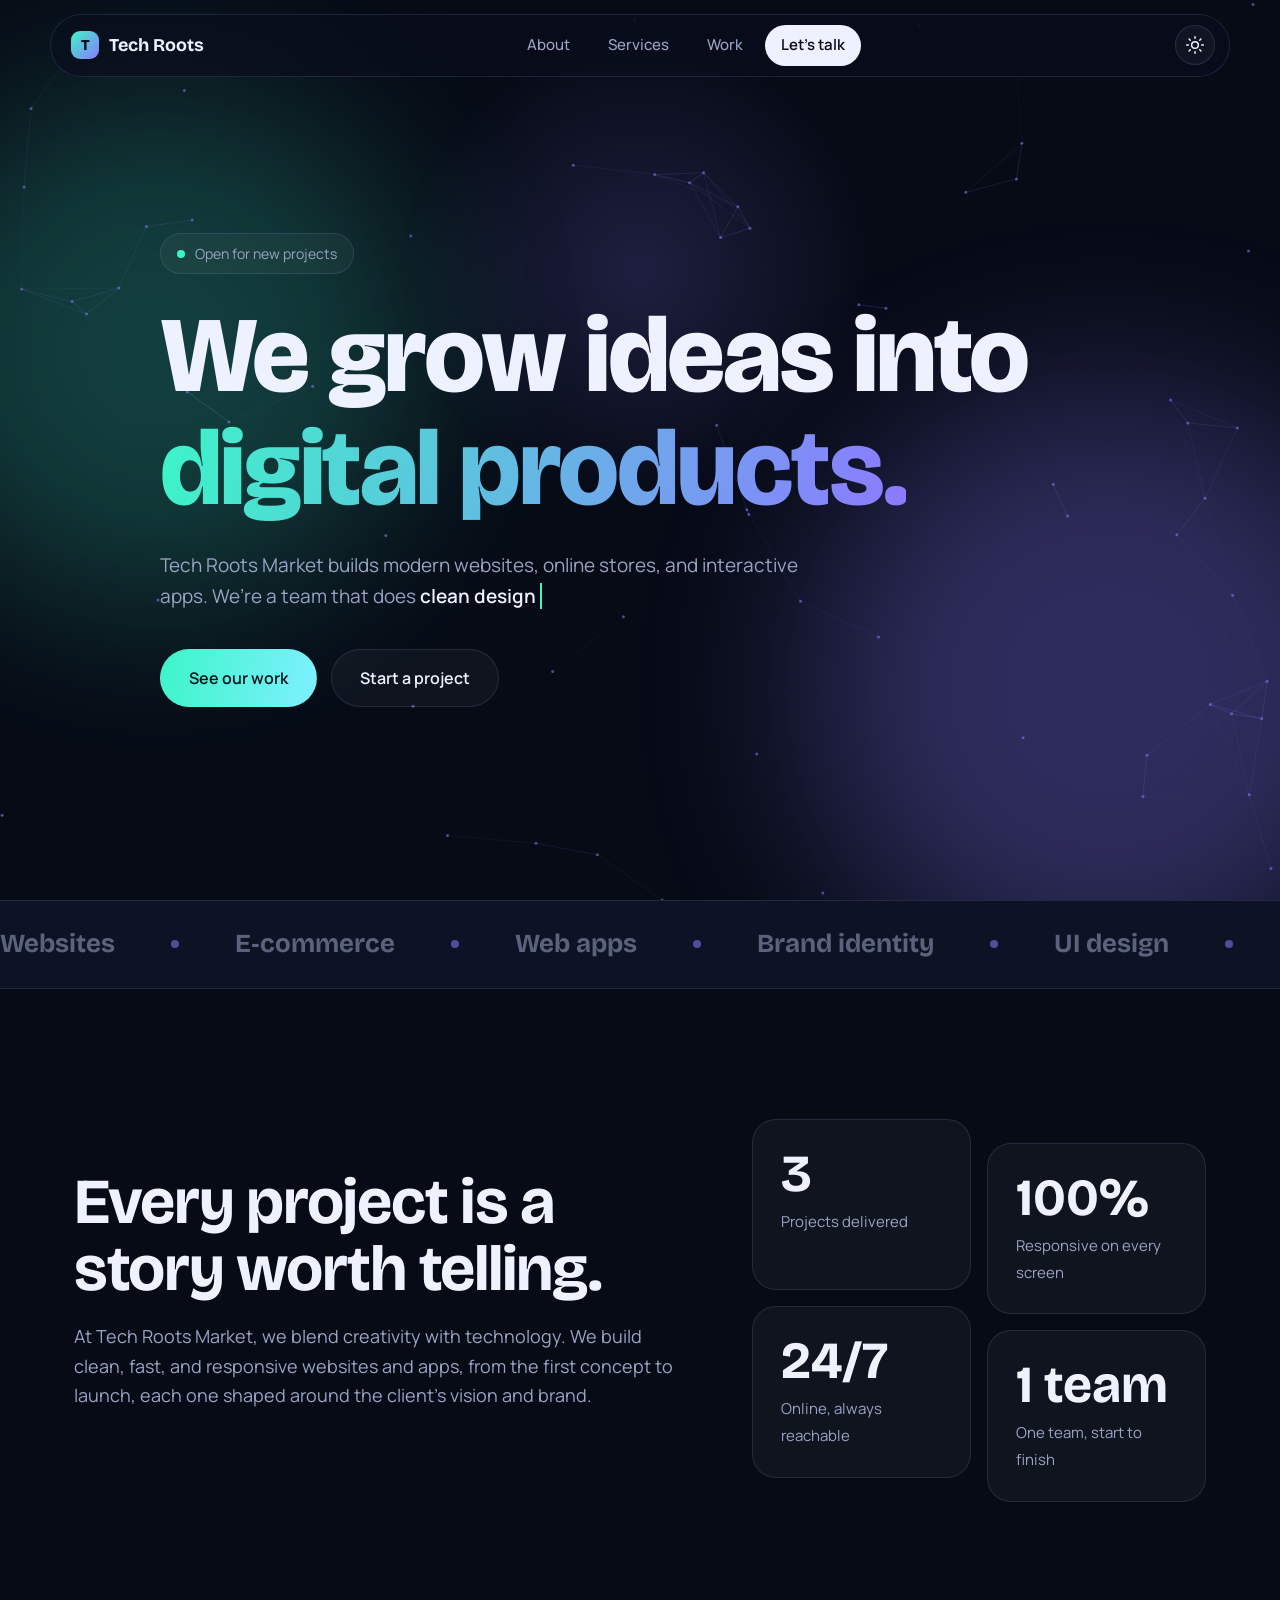
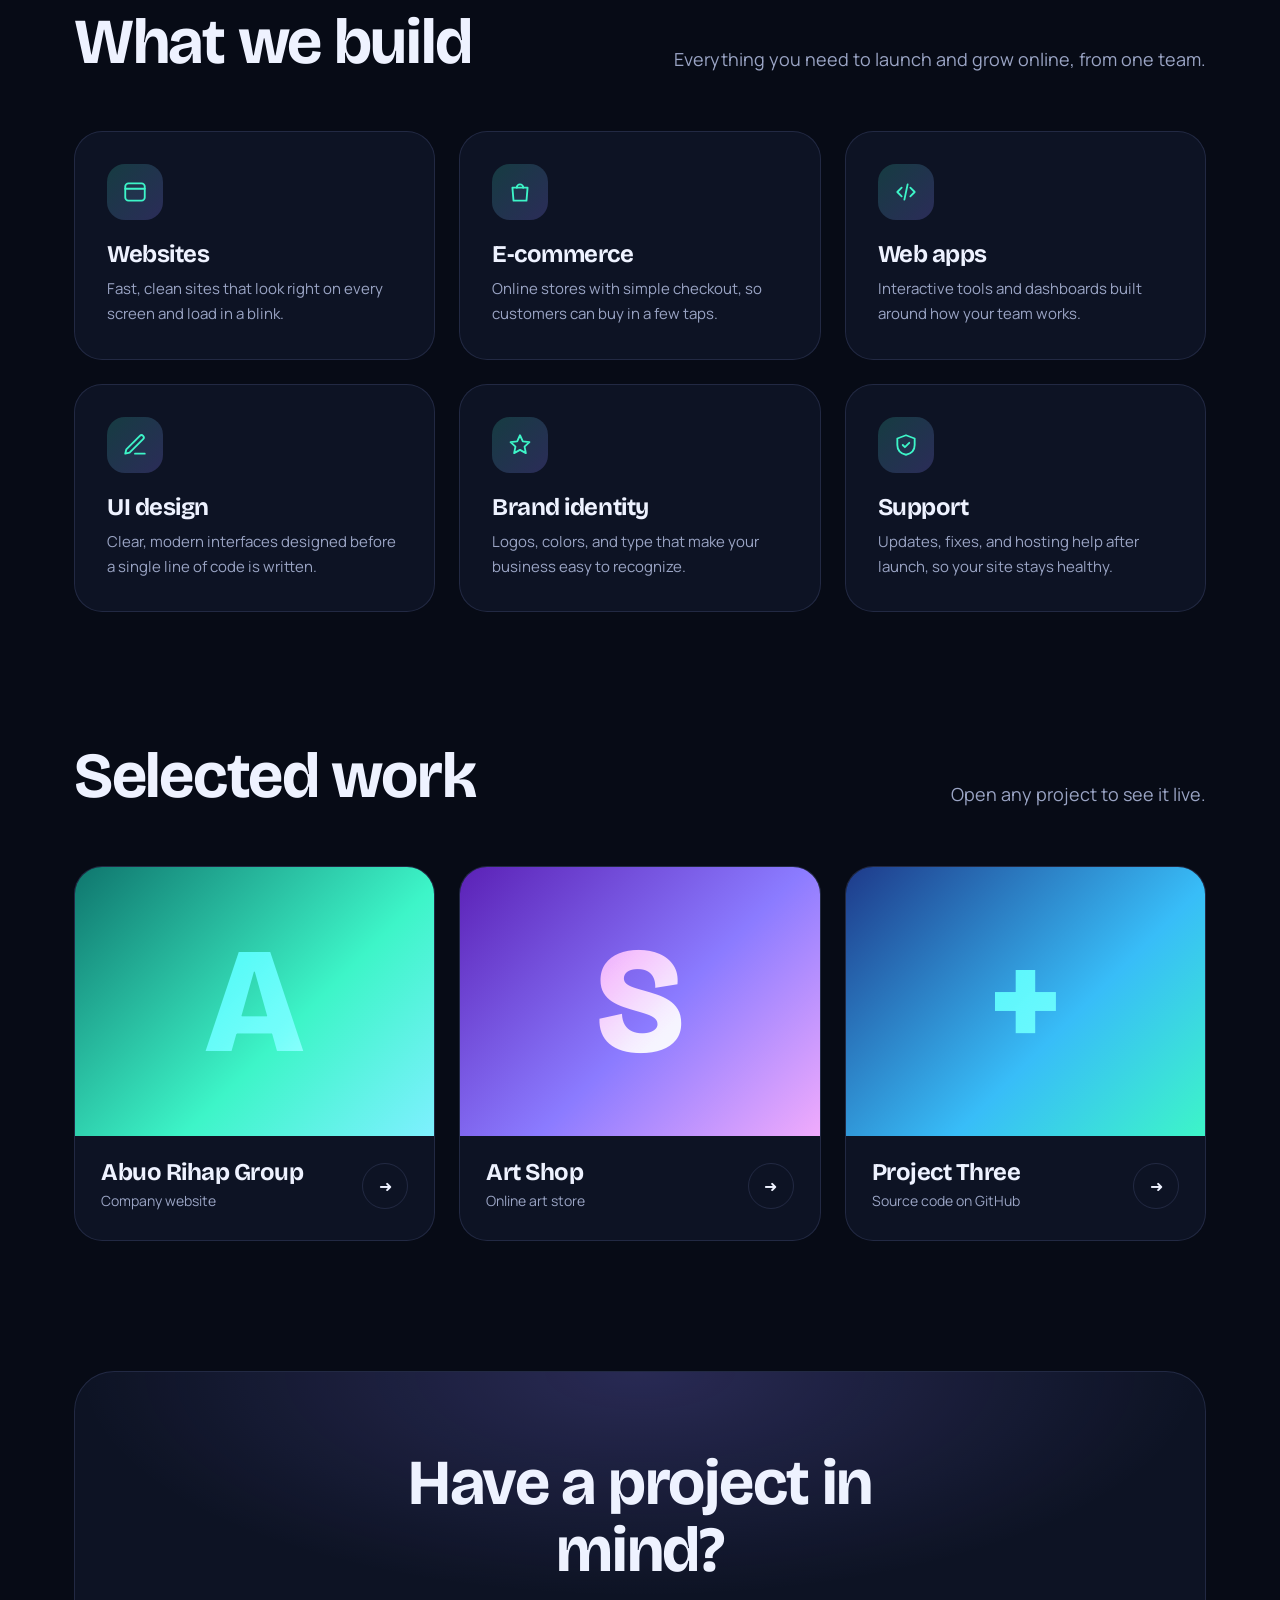
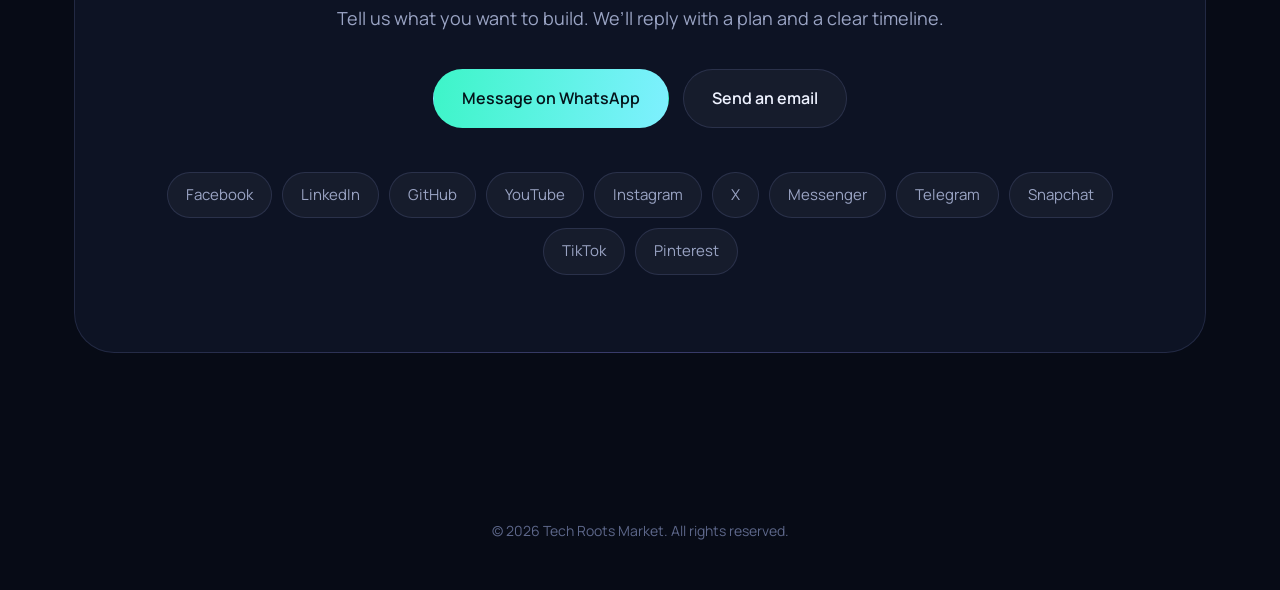
==== commit c4dcdd48: "Add initial HTML structure for Tech Roots Market" ====
--- a/index.html
+++ b/index.html
@@ -1,382 +1,382 @@
-<!DOCTYPE html>
-<html lang="en">
-<head>
-<meta charset="UTF-8">
-<meta name="viewport" content="width=device-width, initial-scale=1, viewport-fit=cover">
-<title>Tech Roots Market</title>
-<link rel="preconnect" href="https://fonts.googleapis.com">
-<link rel="preconnect" href="https://fonts.gstatic.com" crossorigin>
-<link href="https://fonts.googleapis.com/css2?family=Bricolage+Grotesque:opsz,wght@12..96,500;12..96,700;12..96,800&family=Manrope:wght@400;500;600&display=swap" rel="stylesheet">
-<style>
-:root{
-  --bg:#070b16;--bg2:#0d1324;--ink:#eef2ff;--mute:#9aa4c4;--line:rgba(160,175,255,.14);
-  --mint:#3df5c8;--violet:#8b7bff;--glass:rgba(255,255,255,.04);
-  --display:"Bricolage Grotesque","Segoe UI",sans-serif;--body:"Manrope","Segoe UI",Arial,sans-serif;
-  box-sizing:border-box;padding-top:env(safe-area-inset-top,0px);padding-bottom:env(safe-area-inset-bottom,0px);
-}
-:root{--bar:rgba(10,15,30,.65)}
-:root[data-theme="light"]{--bg:#f3f5ff;--bg2:#ffffff;--ink:#0d1226;--mute:#54608a;--line:rgba(30,40,100,.14);--mint:#00a884;--violet:#6a57ff;--glass:rgba(20,30,90,.04);--bar:rgba(255,255,255,.78)}
-*,*::before,*::after{box-sizing:inherit}
-html{scroll-behavior:smooth;scroll-padding-top:calc(90px + env(safe-area-inset-top,0px));height:100%}
-body{margin:0;background:var(--bg);color:var(--ink);font-family:var(--body);line-height:1.65;overflow-x:hidden;-webkit-font-smoothing:antialiased}
-a{color:inherit;text-decoration:none}
-:focus-visible{outline:2px solid var(--mint);outline-offset:3px;border-radius:8px}
-.wrap{max-width:1180px;margin:0 auto;padding:0 24px}
-h1,h2,h3{font-family:var(--display);line-height:1.05;margin:0;letter-spacing:-.02em}
-
-/* glow follows cursor */
-.glow{position:fixed;width:520px;height:520px;border-radius:50%;pointer-events:none;z-index:0;
-  background:radial-gradient(circle,rgba(139,123,255,.18),transparent 65%);transform:translate(-50%,-50%);left:50%;top:30%;transition:opacity .3s}
-
-/* nav */
-header{position:fixed;top:0;left:0;right:0;z-index:50;padding:calc(14px + env(safe-area-inset-top,0px)) 24px 0}
-.bar{max-width:1180px;margin:0 auto;display:flex;align-items:center;justify-content:space-between;
-  padding:10px 14px 10px 20px;border:1px solid var(--line);border-radius:999px;
-  background:var(--bar);backdrop-filter:blur(16px);-webkit-backdrop-filter:blur(16px)}
-.brand{display:flex;align-items:center;gap:10px;font-family:var(--display);font-weight:700;font-size:18px}
-.mark{width:28px;height:28px;border-radius:9px;background:linear-gradient(135deg,var(--mint),var(--violet));display:grid;place-items:center;color:#06101a;font-weight:800;font-size:15px}
-nav{display:flex;align-items:center;gap:6px}
-nav a{padding:8px 16px;border-radius:999px;color:var(--mute);font-weight:500;font-size:15px;transition:.25s}
-nav a:hover{color:var(--ink);background:var(--glass)}
-nav a.cta{background:var(--ink);color:var(--bg);font-weight:600}
-nav a.cta:hover{background:var(--mint)}
-.burger{display:none;background:none;border:0;color:var(--ink);font-size:26px;cursor:pointer;padding:4px 10px}
-
-/* hero */
-.hero{position:relative;min-height:100vh;min-height:100svh;display:flex;align-items:center;overflow:hidden}
-#roots{position:absolute;inset:0;width:100%;height:100%;z-index:0}
-.hero .wrap{position:relative;z-index:2;padding-top:120px;padding-bottom:80px}
-.pill{display:inline-flex;align-items:center;gap:10px;border:1px solid var(--line);background:var(--glass);padding:8px 16px;border-radius:999px;color:var(--mute);font-size:14px}
-.dot{width:8px;height:8px;border-radius:50%;background:var(--mint);box-shadow:0 0 0 0 rgba(61,245,200,.6);animation:pulse 2s infinite}
-@keyframes pulse{70%{box-shadow:0 0 0 10px rgba(61,245,200,0)}100%{box-shadow:0 0 0 0 rgba(61,245,200,0)}}
-.hero h1{font-size:clamp(44px,8.4vw,112px);font-weight:800;margin:26px 0 24px;max-width:15ch}
-.grad{background:linear-gradient(100deg,var(--mint),var(--violet),var(--mint));background-size:200% 100%;animation:shift 6s linear infinite;-webkit-background-clip:text;background-clip:text;color:transparent}
-@keyframes shift{to{background-position:-200% 0}}
-.hero p{max-width:56ch;color:var(--mute);font-size:clamp(16px,1.6vw,19px);margin:0 0 36px}
-.type{color:var(--ink);font-weight:600;border-right:2px solid var(--mint);padding-right:4px}
-.btns{display:flex;flex-wrap:wrap;gap:14px}
-.btn{display:inline-flex;align-items:center;gap:10px;padding:15px 28px;border-radius:999px;font-weight:600;font-size:16px;transition:transform .25s,box-shadow .25s,background .25s;border:1px solid var(--line)}
-.btn.main{background:linear-gradient(100deg,var(--mint),#7ef0ff);color:#04131a;border-color:transparent}
-.btn.main:hover{transform:translateY(-3px);box-shadow:0 14px 40px -10px rgba(61,245,200,.6)}
-.btn.ghost{background:var(--glass)}
-.btn.ghost:hover{background:rgba(255,255,255,.09);transform:translateY(-3px)}
-
-/* marquee */
-.marquee{border-block:1px solid var(--line);background:var(--bg2);overflow:hidden;position:relative;z-index:2}
-.track{display:flex;gap:56px;width:max-content;padding:22px 0;animation:slide 32s linear infinite}
-.track span{font-family:var(--display);font-size:26px;font-weight:700;color:var(--mute);opacity:.55;white-space:nowrap;display:flex;align-items:center;gap:56px}
-.track span::after{content:"";width:8px;height:8px;border-radius:50%;background:var(--violet)}
-@keyframes slide{to{transform:translateX(-50%)}}
-
-section{position:relative;z-index:2}
-.sec{padding:130px 0}
-.sec h2{font-size:clamp(34px,5vw,64px);max-width:18ch;margin-bottom:20px}
-.lead{color:var(--mute);max-width:60ch;font-size:18px}
-
-/* about */
-.about{display:grid;grid-template-columns:1.15fr .85fr;gap:64px;align-items:center}
-.stats{display:grid;grid-template-columns:1fr 1fr;gap:16px}
-.stat{border:1px solid var(--line);background:var(--glass);border-radius:24px;padding:28px}
-.stat b{display:block;font-family:var(--display);font-size:52px;line-height:1;margin-bottom:8px}
-.stat span{color:var(--mute);font-size:15px}
-.stat:nth-child(2){transform:translateY(24px)}.stat:nth-child(4){transform:translateY(24px)}
-
-/* work */
-.head{display:flex;justify-content:space-between;align-items:end;gap:24px;flex-wrap:wrap;margin-bottom:56px}
-.grid{display:grid;grid-template-columns:repeat(3,1fr);gap:24px}
-.proj{display:flex;flex-direction:column;border:1px solid var(--line);border-radius:28px;overflow:hidden;background:var(--bg2);transition:transform .35s,border-color .35s,box-shadow .35s;transform-style:preserve-3d}
-.proj:hover{border-color:rgba(61,245,200,.5);box-shadow:0 30px 80px -30px rgba(61,245,200,.35)}
-.cover{aspect-ratio:4/3;position:relative;display:grid;place-items:center;overflow:hidden}
-.cover i{font-style:normal;font-family:var(--display);font-weight:800;font-size:150px;color:rgba(255,255,255,.92);mix-blend-mode:overlay;transition:transform .5s}
-.proj:hover .cover i{transform:scale(1.12) rotate(-4deg)}
-.c1{background:linear-gradient(135deg,#0f766e,#3df5c8 60%,#7ef0ff)}
-.c2{background:linear-gradient(135deg,#5b21b6,#8b7bff 55%,#f0abfc)}
-.c3{background:linear-gradient(135deg,#1e3a8a,#38bdf8 60%,#3df5c8)}
-.meta{padding:24px 26px 28px;display:flex;justify-content:space-between;align-items:center;gap:12px}
-.meta h3{font-size:24px;margin-bottom:4px}.meta p{margin:0;color:var(--mute);font-size:14px}
-.go{width:46px;height:46px;border-radius:50%;border:1px solid var(--line);display:grid;place-items:center;flex:none;transition:.3s}
-.proj:hover .go{background:var(--mint);color:#04131a;transform:rotate(-45deg)}
-
-/* contact */
-.contact{border:1px solid var(--line);border-radius:40px;padding:clamp(36px,6vw,84px);text-align:center;
-  background:radial-gradient(800px 320px at 50% 0,rgba(139,123,255,.22),transparent 70%),var(--bg2)}
-.contact h2{margin:0 auto 20px;max-width:16ch}
-.contact .lead{margin:0 auto 36px}
-.socials{display:flex;flex-wrap:wrap;justify-content:center;gap:10px;margin-top:44px}
-.socials a{padding:10px 18px;border-radius:999px;border:1px solid var(--line);background:var(--glass);font-size:15px;color:var(--mute);transition:.25s}
-.socials a:hover{color:#04131a;background:var(--mint);border-color:var(--mint);transform:translateY(-3px)}
-footer{padding:36px 0 48px;text-align:center;color:#5d678a;font-size:14px;position:relative;z-index:2}
-
-.reveal{opacity:0;transform:translateY(24px);transition:opacity .8s,transform .8s}
-.reveal.in.proj,.reveal.in.svc{transition:opacity .8s,transform .35s,border-color .35s,box-shadow .35s}
-.reveal.in.svc:hover{transform:translateY(-6px)}
-body{transition:background-color .4s,color .4s}
-
-/* theme toggle */
-nav{order:2}.brand{order:1}
-.toggle{order:3;margin-left:8px;width:40px;height:40px;border-radius:50%;border:1px solid var(--line);background:var(--glass);color:var(--ink);cursor:pointer;display:grid;place-items:center;transition:.3s}
-.toggle:hover{transform:rotate(25deg);border-color:var(--mint)}
-.toggle svg{width:20px;height:20px;fill:none;stroke:currentColor;stroke-width:1.8;stroke-linecap:round;stroke-linejoin:round}
-.toggle .moon{display:none}
-:root[data-theme="light"] .toggle .sun{display:none}
-:root[data-theme="light"] .toggle .moon{display:block}
-.burger{order:4}
-.progress{position:fixed;top:0;left:0;right:0;height:3px;z-index:60;background:linear-gradient(90deg,var(--mint),var(--violet));transform:scaleX(0);transform-origin:left}
-
-/* hero motion */
-.aur{position:absolute;border-radius:50%;filter:blur(90px);z-index:0;animation:drift 18s ease-in-out infinite alternate}
-.a1{width:520px;height:520px;background:#3df5c8;left:-8%;top:10%;opacity:.22}
-.a2{width:600px;height:600px;background:#8b7bff;right:-10%;bottom:-10%;opacity:.3;animation-delay:-6s}
-:root[data-theme="light"] .aur{opacity:.2}
-@keyframes drift{to{transform:translate(80px,-60px) scale(1.2)}}
-.hero .wrap>*{animation:up .9s cubic-bezier(.2,.8,.2,1) both}
-.hero .wrap>:nth-child(2){animation-delay:.12s}.hero .wrap>:nth-child(3){animation-delay:.24s}.hero .wrap>:nth-child(4){animation-delay:.36s}
-@keyframes up{from{opacity:0;transform:translateY(40px);filter:blur(8px)}}
-
-/* services */
-.svc{position:relative;border:1px solid var(--line);border-radius:28px;padding:32px;background:var(--bg2);overflow:hidden}
-.svc::before{content:"";position:absolute;inset:0;background:radial-gradient(320px circle at var(--mx,50%) var(--my,0),rgba(61,245,200,.18),transparent 60%);opacity:0;transition:opacity .3s}
-.svc:hover::before{opacity:1}
-.svc:hover{border-color:rgba(61,245,200,.45);box-shadow:0 24px 60px -30px rgba(61,245,200,.4)}
-.ico{position:relative;width:56px;height:56px;border-radius:18px;display:grid;place-items:center;background:linear-gradient(135deg,rgba(61,245,200,.18),rgba(139,123,255,.24));color:var(--mint);margin-bottom:22px;animation:float 5s ease-in-out infinite}
-.svc:nth-child(even) .ico{animation-delay:-2.5s}
-.ico svg{width:26px;height:26px;fill:none;stroke:currentColor;stroke-width:1.7;stroke-linecap:round;stroke-linejoin:round}
-.svc h3{position:relative;font-size:24px;margin-bottom:10px}
-.svc p{position:relative;margin:0;color:var(--mute);font-size:15px}
-@keyframes float{50%{transform:translateY(-8px)}}
-.reveal.in{opacity:1;transform:none}
-
-@media(max-width:900px){
-  .about{grid-template-columns:1fr;gap:40px}.grid{grid-template-columns:1fr}
-  .sec{padding:90px 0}
-  nav{position:absolute;top:calc(100% + 10px);left:24px;right:24px;flex-direction:column;align-items:stretch;padding:12px;border:1px solid var(--line);border-radius:24px;background:var(--bg2);display:none}
-  nav.open{display:flex}nav a{text-align:center}.burger{display:block}
-  header{position:fixed}.bar{position:relative}.toggle{margin-left:auto}
-}
-@media(prefers-reduced-motion:reduce){*{animation:none!important;transition:none!important}.reveal{opacity:1;transform:none}}
-</style>
-</head>
-<body>
-<div class="glow" id="glow"></div>
-<div class="progress" id="progress"></div>
-
-<header>
-  <div class="bar">
-    <a class="brand" href="#top"><span class="mark">T</span>Tech Roots</a>
-    <button class="toggle" id="theme" aria-label="Switch light or dark mode"><svg class="sun" viewBox="0 0 24 24"><circle cx="12" cy="12" r="4"/><path d="M12 2v2M12 20v2M4.9 4.9l1.4 1.4M17.7 17.7l1.4 1.4M2 12h2M20 12h2M4.9 19.1l1.4-1.4M17.7 6.3l1.4-1.4"/></svg><svg class="moon" viewBox="0 0 24 24"><path d="M21 12.8A9 9 0 1111.2 3a7 7 0 009.8 9.8z"/></svg></button>
-    <button class="burger" id="burger" aria-label="Open menu">&#9776;</button>
-    <nav id="nav">
-      <a href="#about">About</a>
-      <a href="#services">Services</a>
-      <a href="#work">Work</a>
-      <a class="cta" href="#contact">Let’s talk</a>
-    </nav>
-  </div>
-</header>
-
-<main id="top">
-<section class="hero">
-  <div class="aur a1"></div><div class="aur a2"></div>
-  <canvas id="roots" aria-hidden="true"></canvas>
-  <div class="wrap">
-    <span class="pill"><span class="dot"></span>Open for new projects</span>
-    <h1>We grow ideas into <span class="grad">digital products.</span></h1>
-    <p>Tech Roots Market builds modern websites, online stores, and interactive apps. We’re a team that does <span class="type" id="type"></span></p>
-    <div class="btns">
-      <a class="btn main" href="#work">See our work</a>
-      <a class="btn ghost" href="#contact">Start a project</a>
-    </div>
-  </div>
-</section>
-
-<div class="marquee" aria-hidden="true">
-  <div class="track">
-    <span>Websites</span><span>E‑commerce</span><span>Web apps</span><span>Brand identity</span><span>UI design</span><span>Responsive layouts</span>
-    <span>Websites</span><span>E‑commerce</span><span>Web apps</span><span>Brand identity</span><span>UI design</span><span>Responsive layouts</span>
-  </div>
-</div>
-
-<section class="sec" id="about">
-  <div class="wrap about">
-    <div class="reveal">
-      <h2>Every project is a story worth telling.</h2>
-      <p class="lead">At Tech Roots Market, we blend creativity with technology. We build clean, fast, and responsive websites and apps, from the first concept to launch, each one shaped around the client’s vision and brand.</p>
-    </div>
-    <div class="stats reveal">
-      <div class="stat"><b data-n="3">0</b><span>Projects delivered</span></div>
-      <div class="stat"><b data-n="100" data-s="%">0</b><span>Responsive on every screen</span></div>
-      <div class="stat"><b data-n="24" data-s="/7">0</b><span>Online, always reachable</span></div>
-      <div class="stat"><b data-n="1" data-s=" team">0</b><span>One team, start to finish</span></div>
-    </div>
-  </div>
-</section>
-
-<section class="sec" id="services" style="padding-top:0">
-  <div class="wrap">
-    <div class="head reveal">
-      <h2 style="margin:0">What we build</h2>
-      <p class="lead" style="margin:0">Everything you need to launch and grow online, from one team.</p>
-    </div>
-    <div class="grid">
-      <div class="svc reveal"><div class="ico"><svg viewBox="0 0 24 24"><rect x="3" y="4" width="18" height="16" rx="3"/><path d="M3 9h18"/></svg></div><h3>Websites</h3><p>Fast, clean sites that look right on every screen and load in a blink.</p></div>
-      <div class="svc reveal"><div class="ico"><svg viewBox="0 0 24 24"><path d="M5 8h14l-1 12H6L5 8z"/><path d="M9 8a3 3 0 016 0"/></svg></div><h3>E‑commerce</h3><p>Online stores with simple checkout, so customers can buy in a few taps.</p></div>
-      <div class="svc reveal"><div class="ico"><svg viewBox="0 0 24 24"><path d="M8 8l-4 4 4 4M16 8l4 4-4 4M13.5 5l-3 14"/></svg></div><h3>Web apps</h3><p>Interactive tools and dashboards built around how your team works.</p></div>
-      <div class="svc reveal"><div class="ico"><svg viewBox="0 0 24 24"><path d="M12 20h9"/><path d="M16.5 3.5a2.1 2.1 0 013 3L7 19l-4 1 1-4L16.5 3.5z"/></svg></div><h3>UI design</h3><p>Clear, modern interfaces designed before a single line of code is written.</p></div>
-      <div class="svc reveal"><div class="ico"><svg viewBox="0 0 24 24"><path d="M12 3l2.6 5.6 6.1.7-4.5 4.2 1.2 6L12 16.5 6.6 19.5l1.2-6L3.3 9.3l6.1-.7L12 3z"/></svg></div><h3>Brand identity</h3><p>Logos, colors, and type that make your business easy to recognize.</p></div>
-      <div class="svc reveal"><div class="ico"><svg viewBox="0 0 24 24"><path d="M12 3l8 3v6c0 5-3.5 8-8 9-4.5-1-8-4-8-9V6l8-3z"/><path d="M9 12l2 2 4-4"/></svg></div><h3>Support</h3><p>Updates, fixes, and hosting help after launch, so your site stays healthy.</p></div>
-    </div>
-  </div>
-</section>
-
-<section class="sec" id="work" style="padding-top:0">
-  <div class="wrap">
-    <div class="head reveal">
-      <h2 style="margin:0">Selected work</h2>
-      <p class="lead" style="margin:0">Open any project to see it live.</p>
-    </div>
-    <div class="grid">
-      <a class="proj reveal" href="https://hmztzyadtarq-wq.github.io/....-..../" target="_blank" rel="noopener">
-        <div class="cover c1"><i>A</i></div>
-        <div class="meta"><div><h3>Abuo Rihap Group</h3><p>Company website</p></div><span class="go">&#10140;</span></div>
-      </a>
-      <a class="proj reveal" href="https://hmztzyadtarq-wq.github.io/Artist-A-Darsh/" target="_blank" rel="noopener">
-        <div class="cover c2"><i>S</i></div>
-        <div class="meta"><div><h3>Art Shop</h3><p>Online art store</p></div><span class="go">&#10140;</span></div>
-      </a>
-      <a class="proj reveal" href="https://github.com/hmztzyadtarq-wq/Artist-A-Darsh" target="_blank" rel="noopener">
-        <div class="cover c3"><i>+</i></div>
-        <div class="meta"><div><h3>Project Three</h3><p>Source code on GitHub</p></div><span class="go">&#10140;</span></div>
-      </a>
-    </div>
-  </div>
-</section>
-
-<section class="sec" id="contact" style="padding-top:0">
-  <div class="wrap">
-    <div class="contact reveal">
-      <h2>Have a project in mind?</h2>
-      <p class="lead">Tell us what you want to build. We’ll reply with a plan and a clear timeline.</p>
-      <div class="btns" style="justify-content:center">
-        <a class="btn main" href="https://wa.me/201140090339" target="_blank" rel="noopener">Message on WhatsApp</a>
-        <a class="btn ghost" href="mailto:hztzyadtarq@gail.com">Send an email</a>
-      </div>
-      <div class="socials">
-        <a href="https://www.facebook.com/profile.php?id=100011259132500" target="_blank" rel="noopener">Facebook</a>
-        <a href="https://www.linkedin.com/feed/" target="_blank" rel="noopener">LinkedIn</a>
-        <a href="https://github.com" target="_blank" rel="noopener">GitHub</a>
-        <a href="https://youtube.com" target="_blank" rel="noopener">YouTube</a>
-        <a href="https://www.instagram.com/accounts/onetap/" target="_blank" rel="noopener">Instagram</a>
-        <a href="https://twitter.com" target="_blank" rel="noopener">X</a>
-        <a href="https://messenger.com" target="_blank" rel="noopener">Messenger</a>
-        <a href="https://telegram.org" target="_blank" rel="noopener">Telegram</a>
-        <a href="https://snapchat.com" target="_blank" rel="noopener">Snapchat</a>
-        <a href="https://tiktok.com" target="_blank" rel="noopener">TikTok</a>
-        <a href="https://pinterest.com" target="_blank" rel="noopener">Pinterest</a>
-      </div>
-    </div>
-  </div>
-</section>
-</main>
-
-<footer>© <span id="yr"></span> Tech Roots Market. All rights reserved.</footer>
-
-<script>
-(function(){
-  var rm=matchMedia("(prefers-reduced-motion: reduce)").matches;
-  document.getElementById("yr").textContent=new Date().getFullYear();
-
-  // menu
-  var nav=document.getElementById("nav");
-  document.getElementById("burger").onclick=function(){nav.classList.toggle("open")};
-  nav.addEventListener("click",function(e){if(e.target.tagName==="A")nav.classList.remove("open")});
-
-  // cursor glow
-  var g=document.getElementById("glow");
-  addEventListener("pointermove",function(e){g.style.left=e.clientX+"px";g.style.top=e.clientY+"px"});
-
-  // typewriter
-  var words=["clean design.","fast, responsive sites.","strong brand identity.","results that last."],t=document.getElementById("type"),wi=0,ci=0,del=false;
-  function tick(){
-    var w=words[wi];
-    t.textContent=w.slice(0,ci);
-    if(!del&&ci===w.length){del=true;return setTimeout(tick,1600)}
-    if(del&&ci===0){del=false;wi=(wi+1)%words.length}
-    ci+=del?-1:1;setTimeout(tick,del?35:70);
-  }
-  if(rm){t.textContent=words[0]}else{tick()}
-
-  // reveal + counters
-  var io=new IntersectionObserver(function(es){es.forEach(function(e){
-    if(!e.isIntersecting)return;e.target.classList.add("in");io.unobserve(e.target);(function(t){setTimeout(function(){t.style.transitionDelay="0s"},1600)})(e.target);
-    e.target.querySelectorAll("[data-n]").forEach(count);
-  })},{threshold:.15});
-  document.querySelectorAll(".reveal").forEach(function(el){el.style.transitionDelay=([].indexOf.call(el.parentNode.children,el)*0.1)+"s";io.observe(el)});
-  function count(el){
-    var n=+el.dataset.n,s=el.dataset.s||"",st=null;
-    function f(ts){st=st||ts;var p=Math.min((ts-st)/1200,1);el.textContent=Math.round(n*(1-Math.pow(1-p,3)))+s;if(p<1)requestAnimationFrame(f)}
-    rm?el.textContent=n+s:requestAnimationFrame(f);
-  }
-
-  // card tilt
-  document.querySelectorAll(".proj").forEach(function(c){
-    if(rm)return;
-    c.addEventListener("pointermove",function(e){
-      var r=c.getBoundingClientRect(),x=(e.clientX-r.left)/r.width-.5,y=(e.clientY-r.top)/r.height-.5;
-      c.style.transform="perspective(900px) rotateY("+x*7+"deg) rotateX("+(-y*7)+"deg) translateY(-6px)";
-    });
-    c.addEventListener("pointerleave",function(){c.style.transform=""});
-  });
-
-  // theme toggle
-  var root=document.documentElement;
-  try{var sv=localStorage.getItem("tr-theme");if(sv)root.dataset.theme=sv}catch(e){}
-  document.getElementById("theme").onclick=function(){var n=root.dataset.theme==="light"?"dark":"light";root.dataset.theme=n;try{localStorage.setItem("tr-theme",n)}catch(e){}};
-
-  // scroll progress
-  var pg=document.getElementById("progress");
-  addEventListener("scroll",function(){var h=document.documentElement.scrollHeight-innerHeight;pg.style.transform="scaleX("+(h>0?scrollY/h:0)+")"},{passive:true});
-
-  // magnetic buttons + service spotlight
-  if(!rm)document.querySelectorAll(".btn").forEach(function(b){
-    b.addEventListener("pointermove",function(e){var r=b.getBoundingClientRect();b.style.transform="translate("+(e.clientX-r.left-r.width/2)*.25+"px,"+(e.clientY-r.top-r.height/2)*.35+"px)"});
-    b.addEventListener("pointerleave",function(){b.style.transform=""});
-  });
-  document.querySelectorAll(".svc").forEach(function(c){
-    c.addEventListener("pointermove",function(e){var r=c.getBoundingClientRect();c.style.setProperty("--mx",e.clientX-r.left+"px");c.style.setProperty("--my",e.clientY-r.top+"px")});
-  });
-
-  // root network canvas
-  var cv=document.getElementById("roots"),cx=cv.getContext("2d"),W,H,P=[],m={x:-999,y:-999};
-  function size(){
-    var d=Math.min(devicePixelRatio||1,2);W=cv.clientWidth;H=cv.clientHeight;cv.width=W*d;cv.height=H*d;cx.setTransform(d,0,0,d,0,0);
-    var n=Math.round(W*H/16000);P=[];
-    for(var i=0;i<n;i++)P.push({x:Math.random()*W,y:Math.random()*H,vx:(Math.random()-.5)*.3,vy:(Math.random()-.5)*.3});
-  }
-  size();addEventListener("resize",size);
-  cv.parentNode.addEventListener("pointermove",function(e){var r=cv.getBoundingClientRect();m.x=e.clientX-r.left;m.y=e.clientY-r.top});
-  function M(){return root.dataset.theme==="light"?"0,168,132":"61,245,200"}
-  function V(){return root.dataset.theme==="light"?"106,87,255":"139,123,255"}
-  function draw(){
-    cx.clearRect(0,0,W,H);
-    for(var i=0;i<P.length;i++){
-      var a=P[i];
-      if(!rm){a.x+=a.vx;a.y+=a.vy;if(a.x<0||a.x>W)a.vx*=-1;if(a.y<0||a.y>H)a.vy*=-1}
-      var dm=Math.hypot(a.x-m.x,a.y-m.y);
-      cx.beginPath();cx.arc(a.x,a.y,dm<160?2.6:1.5,0,6.283);
-      cx.fillStyle=dm<160?"rgba("+M()+",.95)":"rgba("+V()+",.55)";cx.fill();
-      for(var j=i+1;j<P.length;j++){
-        var b=P[j],d=Math.hypot(a.x-b.x,a.y-b.y);
-        if(d<130){
-          var near=Math.hypot((a.x+b.x)/2-m.x,(a.y+b.y)/2-m.y)<180;
-          cx.strokeStyle=near?"rgba("+M()+","+(1-d/130)*.6+")":"rgba("+V()+","+(1-d/130)*.22+")";
-          cx.lineWidth=1;cx.beginPath();cx.moveTo(a.x,a.y);cx.lineTo(b.x,b.y);cx.stroke();
-        }
-      }
-    }
-    if(!rm)requestAnimationFrame(draw);
-  }
-  draw();
-})();
-</script>
-</body>
-</html>
+<!DOCTYPE html>
+<html lang="en">
+<head>
+<meta charset="UTF-8">
+<meta name="viewport" content="width=device-width, initial-scale=1, viewport-fit=cover">
+<title>Tech Roots Market</title>
+<link rel="preconnect" href="https://fonts.googleapis.com">
+<link rel="preconnect" href="https://fonts.gstatic.com" crossorigin>
+<link href="https://fonts.googleapis.com/css2?family=Bricolage+Grotesque:opsz,wght@12..96,500;12..96,700;12..96,800&family=Manrope:wght@400;500;600&display=swap" rel="stylesheet">
+<style>
+:root{
+  --bg:#070b16;--bg2:#0d1324;--ink:#eef2ff;--mute:#9aa4c4;--line:rgba(160,175,255,.14);
+  --mint:#3df5c8;--violet:#8b7bff;--glass:rgba(255,255,255,.04);
+  --display:"Bricolage Grotesque","Segoe UI",sans-serif;--body:"Manrope","Segoe UI",Arial,sans-serif;
+  box-sizing:border-box;padding-top:env(safe-area-inset-top,0px);padding-bottom:env(safe-area-inset-bottom,0px);
+}
+:root{--bar:rgba(10,15,30,.65)}
+:root[data-theme="light"]{--bg:#f3f5ff;--bg2:#ffffff;--ink:#0d1226;--mute:#54608a;--line:rgba(30,40,100,.14);--mint:#00a884;--violet:#6a57ff;--glass:rgba(20,30,90,.04);--bar:rgba(255,255,255,.78)}
+*,*::before,*::after{box-sizing:inherit}
+html{scroll-behavior:smooth;scroll-padding-top:calc(90px + env(safe-area-inset-top,0px));height:100%}
+body{margin:0;background:var(--bg);color:var(--ink);font-family:var(--body);line-height:1.65;overflow-x:hidden;-webkit-font-smoothing:antialiased}
+a{color:inherit;text-decoration:none}
+:focus-visible{outline:2px solid var(--mint);outline-offset:3px;border-radius:8px}
+.wrap{max-width:1180px;margin:0 auto;padding:0 24px}
+h1,h2,h3{font-family:var(--display);line-height:1.05;margin:0;letter-spacing:-.02em}
+
+/* glow follows cursor */
+.glow{position:fixed;width:520px;height:520px;border-radius:50%;pointer-events:none;z-index:0;
+  background:radial-gradient(circle,rgba(139,123,255,.18),transparent 65%);transform:translate(-50%,-50%);left:50%;top:30%;transition:opacity .3s}
+
+/* nav */
+header{position:fixed;top:0;left:0;right:0;z-index:50;padding:calc(14px + env(safe-area-inset-top,0px)) 24px 0}
+.bar{max-width:1180px;margin:0 auto;display:flex;align-items:center;justify-content:space-between;
+  padding:10px 14px 10px 20px;border:1px solid var(--line);border-radius:999px;
+  background:var(--bar);backdrop-filter:blur(16px);-webkit-backdrop-filter:blur(16px)}
+.brand{display:flex;align-items:center;gap:10px;font-family:var(--display);font-weight:700;font-size:18px}
+.mark{width:28px;height:28px;border-radius:9px;background:linear-gradient(135deg,var(--mint),var(--violet));display:grid;place-items:center;color:#06101a;font-weight:800;font-size:15px}
+nav{display:flex;align-items:center;gap:6px}
+nav a{padding:8px 16px;border-radius:999px;color:var(--mute);font-weight:500;font-size:15px;transition:.25s}
+nav a:hover{color:var(--ink);background:var(--glass)}
+nav a.cta{background:var(--ink);color:var(--bg);font-weight:600}
+nav a.cta:hover{background:var(--mint)}
+.burger{display:none;background:none;border:0;color:var(--ink);font-size:26px;cursor:pointer;padding:4px 10px}
+
+/* hero */
+.hero{position:relative;min-height:100vh;min-height:100svh;display:flex;align-items:center;overflow:hidden}
+#roots{position:absolute;inset:0;width:100%;height:100%;z-index:0}
+.hero .wrap{position:relative;z-index:2;padding-top:120px;padding-bottom:80px}
+.pill{display:inline-flex;align-items:center;gap:10px;border:1px solid var(--line);background:var(--glass);padding:8px 16px;border-radius:999px;color:var(--mute);font-size:14px}
+.dot{width:8px;height:8px;border-radius:50%;background:var(--mint);box-shadow:0 0 0 0 rgba(61,245,200,.6);animation:pulse 2s infinite}
+@keyframes pulse{70%{box-shadow:0 0 0 10px rgba(61,245,200,0)}100%{box-shadow:0 0 0 0 rgba(61,245,200,0)}}
+.hero h1{font-size:clamp(44px,8.4vw,112px);font-weight:800;margin:26px 0 24px;max-width:15ch}
+.grad{background:linear-gradient(100deg,var(--mint),var(--violet),var(--mint));background-size:200% 100%;animation:shift 6s linear infinite;-webkit-background-clip:text;background-clip:text;color:transparent}
+@keyframes shift{to{background-position:-200% 0}}
+.hero p{max-width:56ch;color:var(--mute);font-size:clamp(16px,1.6vw,19px);margin:0 0 36px}
+.type{color:var(--ink);font-weight:600;border-right:2px solid var(--mint);padding-right:4px}
+.btns{display:flex;flex-wrap:wrap;gap:14px}
+.btn{display:inline-flex;align-items:center;gap:10px;padding:15px 28px;border-radius:999px;font-weight:600;font-size:16px;transition:transform .25s,box-shadow .25s,background .25s;border:1px solid var(--line)}
+.btn.main{background:linear-gradient(100deg,var(--mint),#7ef0ff);color:#04131a;border-color:transparent}
+.btn.main:hover{transform:translateY(-3px);box-shadow:0 14px 40px -10px rgba(61,245,200,.6)}
+.btn.ghost{background:var(--glass)}
+.btn.ghost:hover{background:rgba(255,255,255,.09);transform:translateY(-3px)}
+
+/* marquee */
+.marquee{border-block:1px solid var(--line);background:var(--bg2);overflow:hidden;position:relative;z-index:2}
+.track{display:flex;gap:56px;width:max-content;padding:22px 0;animation:slide 32s linear infinite}
+.track span{font-family:var(--display);font-size:26px;font-weight:700;color:var(--mute);opacity:.55;white-space:nowrap;display:flex;align-items:center;gap:56px}
+.track span::after{content:"";width:8px;height:8px;border-radius:50%;background:var(--violet)}
+@keyframes slide{to{transform:translateX(-50%)}}
+
+section{position:relative;z-index:2}
+.sec{padding:130px 0}
+.sec h2{font-size:clamp(34px,5vw,64px);max-width:18ch;margin-bottom:20px}
+.lead{color:var(--mute);max-width:60ch;font-size:18px}
+
+/* about */
+.about{display:grid;grid-template-columns:1.15fr .85fr;gap:64px;align-items:center}
+.stats{display:grid;grid-template-columns:1fr 1fr;gap:16px}
+.stat{border:1px solid var(--line);background:var(--glass);border-radius:24px;padding:28px}
+.stat b{display:block;font-family:var(--display);font-size:52px;line-height:1;margin-bottom:8px}
+.stat span{color:var(--mute);font-size:15px}
+.stat:nth-child(2){transform:translateY(24px)}.stat:nth-child(4){transform:translateY(24px)}
+
+/* work */
+.head{display:flex;justify-content:space-between;align-items:end;gap:24px;flex-wrap:wrap;margin-bottom:56px}
+.grid{display:grid;grid-template-columns:repeat(3,1fr);gap:24px}
+.proj{display:flex;flex-direction:column;border:1px solid var(--line);border-radius:28px;overflow:hidden;background:var(--bg2);transition:transform .35s,border-color .35s,box-shadow .35s;transform-style:preserve-3d}
+.proj:hover{border-color:rgba(61,245,200,.5);box-shadow:0 30px 80px -30px rgba(61,245,200,.35)}
+.cover{aspect-ratio:4/3;position:relative;display:grid;place-items:center;overflow:hidden}
+.cover i{font-style:normal;font-family:var(--display);font-weight:800;font-size:150px;color:rgba(255,255,255,.92);mix-blend-mode:overlay;transition:transform .5s}
+.proj:hover .cover i{transform:scale(1.12) rotate(-4deg)}
+.c1{background:linear-gradient(135deg,#0f766e,#3df5c8 60%,#7ef0ff)}
+.c2{background:linear-gradient(135deg,#5b21b6,#8b7bff 55%,#f0abfc)}
+.c3{background:linear-gradient(135deg,#1e3a8a,#38bdf8 60%,#3df5c8)}
+.meta{padding:24px 26px 28px;display:flex;justify-content:space-between;align-items:center;gap:12px}
+.meta h3{font-size:24px;margin-bottom:4px}.meta p{margin:0;color:var(--mute);font-size:14px}
+.go{width:46px;height:46px;border-radius:50%;border:1px solid var(--line);display:grid;place-items:center;flex:none;transition:.3s}
+.proj:hover .go{background:var(--mint);color:#04131a;transform:rotate(-45deg)}
+
+/* contact */
+.contact{border:1px solid var(--line);border-radius:40px;padding:clamp(36px,6vw,84px);text-align:center;
+  background:radial-gradient(800px 320px at 50% 0,rgba(139,123,255,.22),transparent 70%),var(--bg2)}
+.contact h2{margin:0 auto 20px;max-width:16ch}
+.contact .lead{margin:0 auto 36px}
+.socials{display:flex;flex-wrap:wrap;justify-content:center;gap:10px;margin-top:44px}
+.socials a{padding:10px 18px;border-radius:999px;border:1px solid var(--line);background:var(--glass);font-size:15px;color:var(--mute);transition:.25s}
+.socials a:hover{color:#04131a;background:var(--mint);border-color:var(--mint);transform:translateY(-3px)}
+footer{padding:36px 0 48px;text-align:center;color:#5d678a;font-size:14px;position:relative;z-index:2}
+
+.reveal{opacity:0;transform:translateY(24px);transition:opacity .8s,transform .8s}
+.reveal.in.proj,.reveal.in.svc{transition:opacity .8s,transform .35s,border-color .35s,box-shadow .35s}
+.reveal.in.svc:hover{transform:translateY(-6px)}
+body{transition:background-color .4s,color .4s}
+
+/* theme toggle */
+nav{order:2}.brand{order:1}
+.toggle{order:3;margin-left:8px;width:40px;height:40px;border-radius:50%;border:1px solid var(--line);background:var(--glass);color:var(--ink);cursor:pointer;display:grid;place-items:center;transition:.3s}
+.toggle:hover{transform:rotate(25deg);border-color:var(--mint)}
+.toggle svg{width:20px;height:20px;fill:none;stroke:currentColor;stroke-width:1.8;stroke-linecap:round;stroke-linejoin:round}
+.toggle .moon{display:none}
+:root[data-theme="light"] .toggle .sun{display:none}
+:root[data-theme="light"] .toggle .moon{display:block}
+.burger{order:4}
+.progress{position:fixed;top:0;left:0;right:0;height:3px;z-index:60;background:linear-gradient(90deg,var(--mint),var(--violet));transform:scaleX(0);transform-origin:left}
+
+/* hero motion */
+.aur{position:absolute;border-radius:50%;filter:blur(90px);z-index:0;animation:drift 18s ease-in-out infinite alternate}
+.a1{width:520px;height:520px;background:#3df5c8;left:-8%;top:10%;opacity:.22}
+.a2{width:600px;height:600px;background:#8b7bff;right:-10%;bottom:-10%;opacity:.3;animation-delay:-6s}
+:root[data-theme="light"] .aur{opacity:.2}
+@keyframes drift{to{transform:translate(80px,-60px) scale(1.2)}}
+.hero .wrap>*{animation:up .9s cubic-bezier(.2,.8,.2,1) both}
+.hero .wrap>:nth-child(2){animation-delay:.12s}.hero .wrap>:nth-child(3){animation-delay:.24s}.hero .wrap>:nth-child(4){animation-delay:.36s}
+@keyframes up{from{opacity:0;transform:translateY(40px);filter:blur(8px)}}
+
+/* services */
+.svc{position:relative;border:1px solid var(--line);border-radius:28px;padding:32px;background:var(--bg2);overflow:hidden}
+.svc::before{content:"";position:absolute;inset:0;background:radial-gradient(320px circle at var(--mx,50%) var(--my,0),rgba(61,245,200,.18),transparent 60%);opacity:0;transition:opacity .3s}
+.svc:hover::before{opacity:1}
+.svc:hover{border-color:rgba(61,245,200,.45);box-shadow:0 24px 60px -30px rgba(61,245,200,.4)}
+.ico{position:relative;width:56px;height:56px;border-radius:18px;display:grid;place-items:center;background:linear-gradient(135deg,rgba(61,245,200,.18),rgba(139,123,255,.24));color:var(--mint);margin-bottom:22px;animation:float 5s ease-in-out infinite}
+.svc:nth-child(even) .ico{animation-delay:-2.5s}
+.ico svg{width:26px;height:26px;fill:none;stroke:currentColor;stroke-width:1.7;stroke-linecap:round;stroke-linejoin:round}
+.svc h3{position:relative;font-size:24px;margin-bottom:10px}
+.svc p{position:relative;margin:0;color:var(--mute);font-size:15px}
+@keyframes float{50%{transform:translateY(-8px)}}
+.reveal.in{opacity:1;transform:none}
+
+@media(max-width:900px){
+  .about{grid-template-columns:1fr;gap:40px}.grid{grid-template-columns:1fr}
+  .sec{padding:90px 0}
+  nav{position:absolute;top:calc(100% + 10px);left:24px;right:24px;flex-direction:column;align-items:stretch;padding:12px;border:1px solid var(--line);border-radius:24px;background:var(--bg2);display:none}
+  nav.open{display:flex}nav a{text-align:center}.burger{display:block}
+  header{position:fixed}.bar{position:relative}.toggle{margin-left:auto}
+}
+@media(prefers-reduced-motion:reduce){*{animation:none!important;transition:none!important}.reveal{opacity:1;transform:none}}
+</style>
+</head>
+<body>
+<div class="glow" id="glow"></div>
+<div class="progress" id="progress"></div>
+
+<header>
+  <div class="bar">
+    <a class="brand" href="#top"><span class="mark">T</span>Tech Roots</a>
+    <button class="toggle" id="theme" aria-label="Switch light or dark mode"><svg class="sun" viewBox="0 0 24 24"><circle cx="12" cy="12" r="4"/><path d="M12 2v2M12 20v2M4.9 4.9l1.4 1.4M17.7 17.7l1.4 1.4M2 12h2M20 12h2M4.9 19.1l1.4-1.4M17.7 6.3l1.4-1.4"/></svg><svg class="moon" viewBox="0 0 24 24"><path d="M21 12.8A9 9 0 1111.2 3a7 7 0 009.8 9.8z"/></svg></button>
+    <button class="burger" id="burger" aria-label="Open menu">&#9776;</button>
+    <nav id="nav">
+      <a href="#about">About</a>
+      <a href="#services">Services</a>
+      <a href="#work">Work</a>
+      <a class="cta" href="#contact">Let’s talk</a>
+    </nav>
+  </div>
+</header>
+
+<main id="top">
+<section class="hero">
+  <div class="aur a1"></div><div class="aur a2"></div>
+  <canvas id="roots" aria-hidden="true"></canvas>
+  <div class="wrap">
+    <span class="pill"><span class="dot"></span>Open for new projects</span>
+    <h1>We grow ideas into <span class="grad">digital products.</span></h1>
+    <p>Tech Roots Market builds modern websites, online stores, and interactive apps. We’re a team that does <span class="type" id="type"></span></p>
+    <div class="btns">
+      <a class="btn main" href="#work">See our work</a>
+      <a class="btn ghost" href="#contact">Start a project</a>
+    </div>
+  </div>
+</section>
+
+<div class="marquee" aria-hidden="true">
+  <div class="track">
+    <span>Websites</span><span>E‑commerce</span><span>Web apps</span><span>Brand identity</span><span>UI design</span><span>Responsive layouts</span>
+    <span>Websites</span><span>E‑commerce</span><span>Web apps</span><span>Brand identity</span><span>UI design</span><span>Responsive layouts</span>
+  </div>
+</div>
+
+<section class="sec" id="about">
+  <div class="wrap about">
+    <div class="reveal">
+      <h2>Every project is a story worth telling.</h2>
+      <p class="lead">At Tech Roots Market, we blend creativity with technology. We build clean, fast, and responsive websites and apps, from the first concept to launch, each one shaped around the client’s vision and brand.</p>
+    </div>
+    <div class="stats reveal">
+      <div class="stat"><b data-n="3">0</b><span>Projects delivered</span></div>
+      <div class="stat"><b data-n="100" data-s="%">0</b><span>Responsive on every screen</span></div>
+      <div class="stat"><b data-n="24" data-s="/7">0</b><span>Online, always reachable</span></div>
+      <div class="stat"><b data-n="1" data-s=" team">0</b><span>One team, start to finish</span></div>
+    </div>
+  </div>
+</section>
+
+<section class="sec" id="services" style="padding-top:0">
+  <div class="wrap">
+    <div class="head reveal">
+      <h2 style="margin:0">What we build</h2>
+      <p class="lead" style="margin:0">Everything you need to launch and grow online, from one team.</p>
+    </div>
+    <div class="grid">
+      <div class="svc reveal"><div class="ico"><svg viewBox="0 0 24 24"><rect x="3" y="4" width="18" height="16" rx="3"/><path d="M3 9h18"/></svg></div><h3>Websites</h3><p>Fast, clean sites that look right on every screen and load in a blink.</p></div>
+      <div class="svc reveal"><div class="ico"><svg viewBox="0 0 24 24"><path d="M5 8h14l-1 12H6L5 8z"/><path d="M9 8a3 3 0 016 0"/></svg></div><h3>E‑commerce</h3><p>Online stores with simple checkout, so customers can buy in a few taps.</p></div>
+      <div class="svc reveal"><div class="ico"><svg viewBox="0 0 24 24"><path d="M8 8l-4 4 4 4M16 8l4 4-4 4M13.5 5l-3 14"/></svg></div><h3>Web apps</h3><p>Interactive tools and dashboards built around how your team works.</p></div>
+      <div class="svc reveal"><div class="ico"><svg viewBox="0 0 24 24"><path d="M12 20h9"/><path d="M16.5 3.5a2.1 2.1 0 013 3L7 19l-4 1 1-4L16.5 3.5z"/></svg></div><h3>UI design</h3><p>Clear, modern interfaces designed before a single line of code is written.</p></div>
+      <div class="svc reveal"><div class="ico"><svg viewBox="0 0 24 24"><path d="M12 3l2.6 5.6 6.1.7-4.5 4.2 1.2 6L12 16.5 6.6 19.5l1.2-6L3.3 9.3l6.1-.7L12 3z"/></svg></div><h3>Brand identity</h3><p>Logos, colors, and type that make your business easy to recognize.</p></div>
+      <div class="svc reveal"><div class="ico"><svg viewBox="0 0 24 24"><path d="M12 3l8 3v6c0 5-3.5 8-8 9-4.5-1-8-4-8-9V6l8-3z"/><path d="M9 12l2 2 4-4"/></svg></div><h3>Support</h3><p>Updates, fixes, and hosting help after launch, so your site stays healthy.</p></div>
+    </div>
+  </div>
+</section>
+
+<section class="sec" id="work" style="padding-top:0">
+  <div class="wrap">
+    <div class="head reveal">
+      <h2 style="margin:0">Selected work</h2>
+      <p class="lead" style="margin:0">Open any project to see it live.</p>
+    </div>
+    <div class="grid">
+      <a class="proj reveal" href="https://hmztzyadtarq-wq.github.io/....-..../" target="_blank" rel="noopener">
+        <div class="cover c1"><i>A</i></div>
+        <div class="meta"><div><h3>Abuo Rihap Group</h3><p>Company website</p></div><span class="go">&#10140;</span></div>
+      </a>
+      <a class="proj reveal" href="https://hmztzyadtarq-wq.github.io/Artist-A-Darsh/" target="_blank" rel="noopener">
+        <div class="cover c2"><i>S</i></div>
+        <div class="meta"><div><h3>Art Shop</h3><p>Online art store</p></div><span class="go">&#10140;</span></div>
+      </a>
+      <a class="proj reveal" href="https://github.com/hmztzyadtarq-wq/Artist-A-Darsh" target="_blank" rel="noopener">
+        <div class="cover c3"><i>+</i></div>
+        <div class="meta"><div><h3>Project Three</h3><p>Source code on GitHub</p></div><span class="go">&#10140;</span></div>
+      </a>
+    </div>
+  </div>
+</section>
+
+<section class="sec" id="contact" style="padding-top:0">
+  <div class="wrap">
+    <div class="contact reveal">
+      <h2>Have a project in mind?</h2>
+      <p class="lead">Tell us what you want to build. We’ll reply with a plan and a clear timeline.</p>
+      <div class="btns" style="justify-content:center">
+        <a class="btn main" href="https://wa.me/201140090339" target="_blank" rel="noopener">Message on WhatsApp</a>
+        <a class="btn ghost" href="mailto:hztzyadtarq@gail.com">Send an email</a>
+      </div>
+      <div class="socials">
+        <a href="https://www.facebook.com/profile.php?id=100011259132500" target="_blank" rel="noopener">Facebook</a>
+        <a href="https://www.linkedin.com/feed/" target="_blank" rel="noopener">LinkedIn</a>
+        <a href="https://github.com" target="_blank" rel="noopener">GitHub</a>
+        <a href="https://youtube.com" target="_blank" rel="noopener">YouTube</a>
+        <a href="https://www.instagram.com/accounts/onetap/" target="_blank" rel="noopener">Instagram</a>
+        <a href="https://twitter.com" target="_blank" rel="noopener">X</a>
+        <a href="https://messenger.com" target="_blank" rel="noopener">Messenger</a>
+        <a href="https://telegram.org" target="_blank" rel="noopener">Telegram</a>
+        <a href="https://snapchat.com" target="_blank" rel="noopener">Snapchat</a>
+        <a href="https://tiktok.com" target="_blank" rel="noopener">TikTok</a>
+        <a href="https://pinterest.com" target="_blank" rel="noopener">Pinterest</a>
+      </div>
+    </div>
+  </div>
+</section>
+</main>
+
+<footer>© <span id="yr"></span> Tech Roots Market. All rights reserved.</footer>
+
+<script>
+(function(){
+  var rm=matchMedia("(prefers-reduced-motion: reduce)").matches;
+  document.getElementById("yr").textContent=new Date().getFullYear();
+
+  // menu
+  var nav=document.getElementById("nav");
+  document.getElementById("burger").onclick=function(){nav.classList.toggle("open")};
+  nav.addEventListener("click",function(e){if(e.target.tagName==="A")nav.classList.remove("open")});
+
+  // cursor glow
+  var g=document.getElementById("glow");
+  addEventListener("pointermove",function(e){g.style.left=e.clientX+"px";g.style.top=e.clientY+"px"});
+
+  // typewriter
+  var words=["clean design.","fast, responsive sites.","strong brand identity.","results that last."],t=document.getElementById("type"),wi=0,ci=0,del=false;
+  function tick(){
+    var w=words[wi];
+    t.textContent=w.slice(0,ci);
+    if(!del&&ci===w.length){del=true;return setTimeout(tick,1600)}
+    if(del&&ci===0){del=false;wi=(wi+1)%words.length}
+    ci+=del?-1:1;setTimeout(tick,del?35:70);
+  }
+  if(rm){t.textContent=words[0]}else{tick()}
+
+  // reveal + counters
+  var io=new IntersectionObserver(function(es){es.forEach(function(e){
+    if(!e.isIntersecting)return;e.target.classList.add("in");io.unobserve(e.target);(function(t){setTimeout(function(){t.style.transitionDelay="0s"},1600)})(e.target);
+    e.target.querySelectorAll("[data-n]").forEach(count);
+  })},{threshold:.15});
+  document.querySelectorAll(".reveal").forEach(function(el){el.style.transitionDelay=([].indexOf.call(el.parentNode.children,el)*0.1)+"s";io.observe(el)});
+  function count(el){
+    var n=+el.dataset.n,s=el.dataset.s||"",st=null;
+    function f(ts){st=st||ts;var p=Math.min((ts-st)/1200,1);el.textContent=Math.round(n*(1-Math.pow(1-p,3)))+s;if(p<1)requestAnimationFrame(f)}
+    rm?el.textContent=n+s:requestAnimationFrame(f);
+  }
+
+  // card tilt
+  document.querySelectorAll(".proj").forEach(function(c){
+    if(rm)return;
+    c.addEventListener("pointermove",function(e){
+      var r=c.getBoundingClientRect(),x=(e.clientX-r.left)/r.width-.5,y=(e.clientY-r.top)/r.height-.5;
+      c.style.transform="perspective(900px) rotateY("+x*7+"deg) rotateX("+(-y*7)+"deg) translateY(-6px)";
+    });
+    c.addEventListener("pointerleave",function(){c.style.transform=""});
+  });
+
+  // theme toggle
+  var root=document.documentElement;
+  try{var sv=localStorage.getItem("tr-theme");if(sv)root.dataset.theme=sv}catch(e){}
+  document.getElementById("theme").onclick=function(){var n=root.dataset.theme==="light"?"dark":"light";root.dataset.theme=n;try{localStorage.setItem("tr-theme",n)}catch(e){}};
+
+  // scroll progress
+  var pg=document.getElementById("progress");
+  addEventListener("scroll",function(){var h=document.documentElement.scrollHeight-innerHeight;pg.style.transform="scaleX("+(h>0?scrollY/h:0)+")"},{passive:true});
+
+  // magnetic buttons + service spotlight
+  if(!rm)document.querySelectorAll(".btn").forEach(function(b){
+    b.addEventListener("pointermove",function(e){var r=b.getBoundingClientRect();b.style.transform="translate("+(e.clientX-r.left-r.width/2)*.25+"px,"+(e.clientY-r.top-r.height/2)*.35+"px)"});
+    b.addEventListener("pointerleave",function(){b.style.transform=""});
+  });
+  document.querySelectorAll(".svc").forEach(function(c){
+    c.addEventListener("pointermove",function(e){var r=c.getBoundingClientRect();c.style.setProperty("--mx",e.clientX-r.left+"px");c.style.setProperty("--my",e.clientY-r.top+"px")});
+  });
+
+  // root network canvas
+  var cv=document.getElementById("roots"),cx=cv.getContext("2d"),W,H,P=[],m={x:-999,y:-999};
+  function size(){
+    var d=Math.min(devicePixelRatio||1,2);W=cv.clientWidth;H=cv.clientHeight;cv.width=W*d;cv.height=H*d;cx.setTransform(d,0,0,d,0,0);
+    var n=Math.round(W*H/16000);P=[];
+    for(var i=0;i<n;i++)P.push({x:Math.random()*W,y:Math.random()*H,vx:(Math.random()-.5)*.3,vy:(Math.random()-.5)*.3});
+  }
+  size();addEventListener("resize",size);
+  cv.parentNode.addEventListener("pointermove",function(e){var r=cv.getBoundingClientRect();m.x=e.clientX-r.left;m.y=e.clientY-r.top});
+  function M(){return root.dataset.theme==="light"?"0,168,132":"61,245,200"}
+  function V(){return root.dataset.theme==="light"?"106,87,255":"139,123,255"}
+  function draw(){
+    cx.clearRect(0,0,W,H);
+    for(var i=0;i<P.length;i++){
+      var a=P[i];
+      if(!rm){a.x+=a.vx;a.y+=a.vy;if(a.x<0||a.x>W)a.vx*=-1;if(a.y<0||a.y>H)a.vy*=-1}
+      var dm=Math.hypot(a.x-m.x,a.y-m.y);
+      cx.beginPath();cx.arc(a.x,a.y,dm<160?2.6:1.5,0,6.283);
+      cx.fillStyle=dm<160?"rgba("+M()+",.95)":"rgba("+V()+",.55)";cx.fill();
+      for(var j=i+1;j<P.length;j++){
+        var b=P[j],d=Math.hypot(a.x-b.x,a.y-b.y);
+        if(d<130){
+          var near=Math.hypot((a.x+b.x)/2-m.x,(a.y+b.y)/2-m.y)<180;
+          cx.strokeStyle=near?"rgba("+M()+","+(1-d/130)*.6+")":"rgba("+V()+","+(1-d/130)*.22+")";
+          cx.lineWidth=1;cx.beginPath();cx.moveTo(a.x,a.y);cx.lineTo(b.x,b.y);cx.stroke();
+        }
+      }
+    }
+    if(!rm)requestAnimationFrame(draw);
+  }
+  draw();
+})();
+</script>
+</body>
+</html>
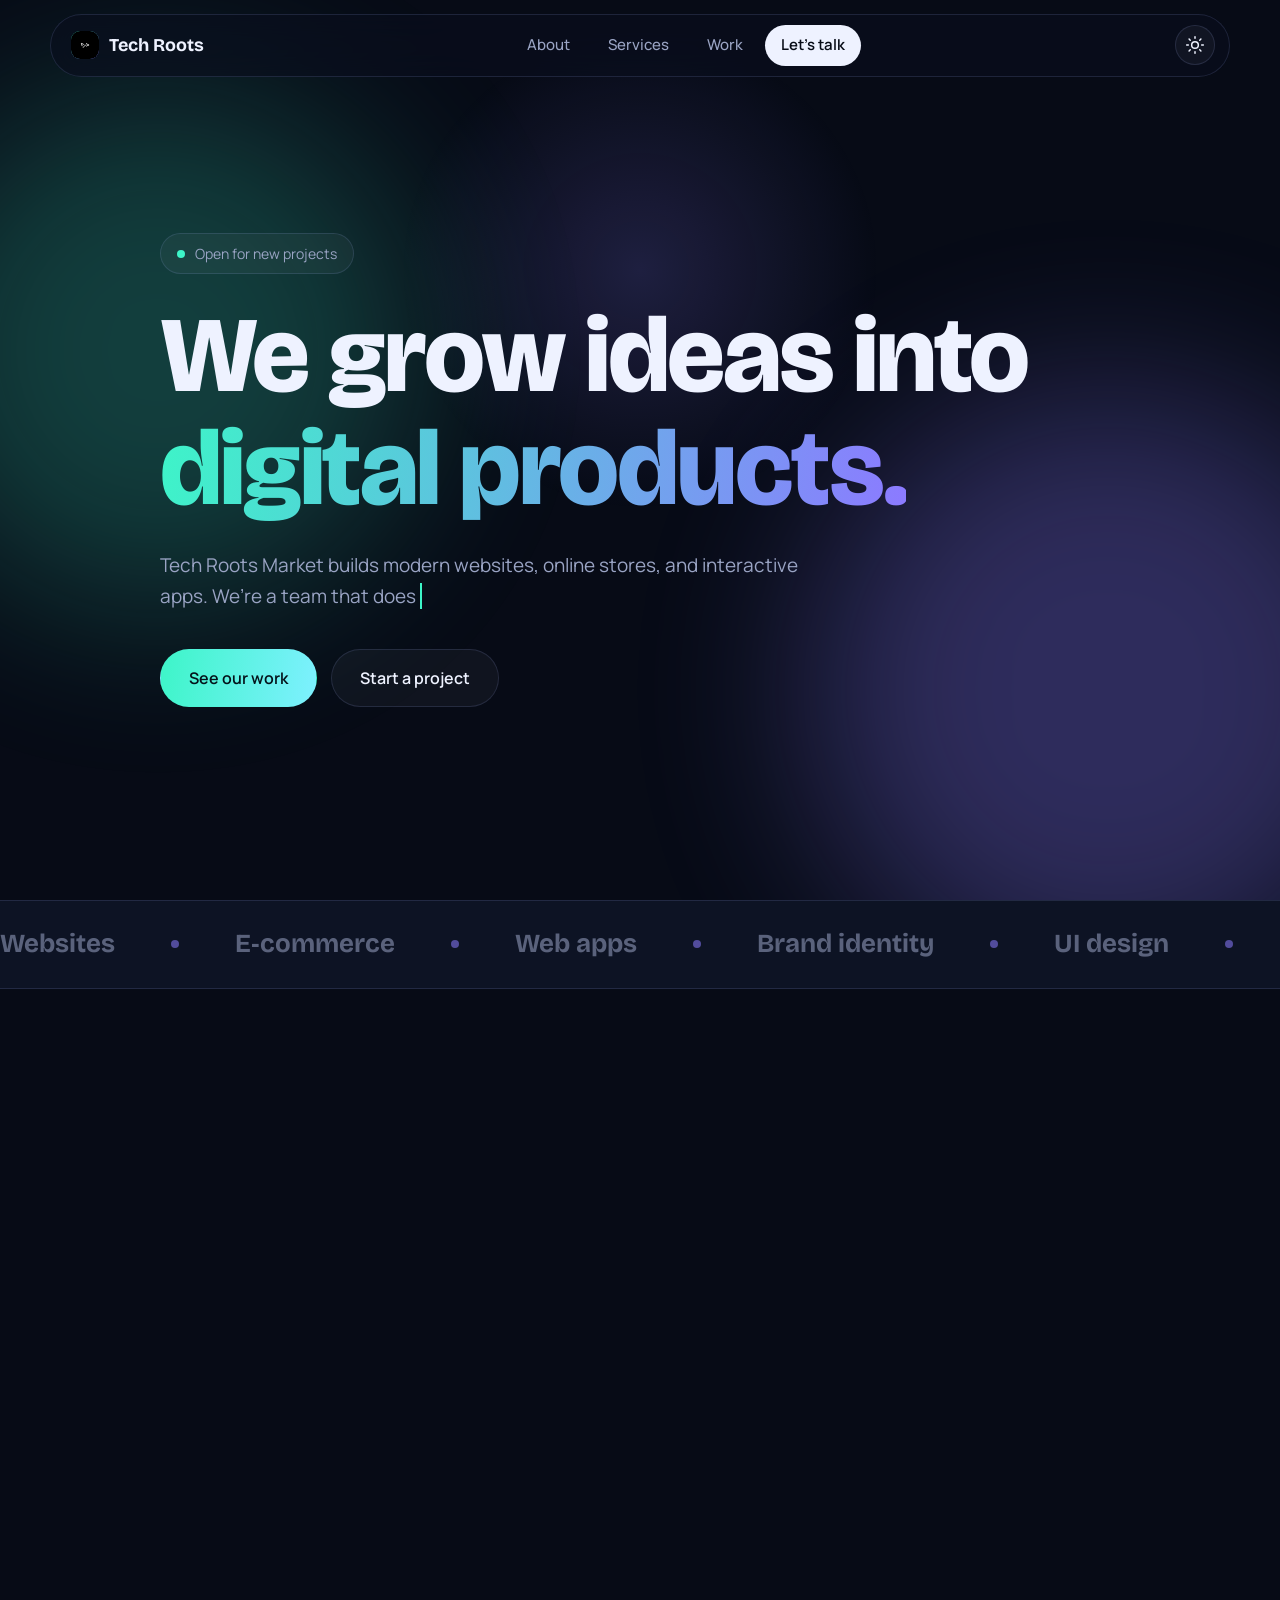
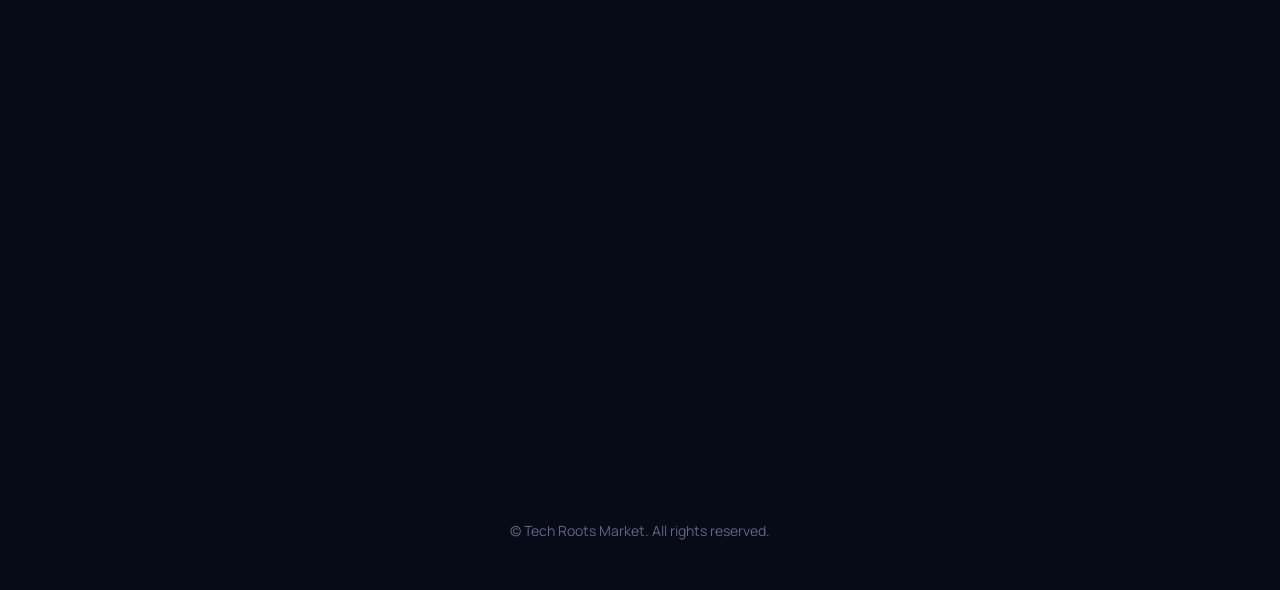
==== commit b6aaadf1: "Update index.html" ====
--- a/index.html
+++ b/index.html
@@ -33,6 +33,8 @@
 .bar{max-width:1180px;margin:0 auto;display:flex;align-items:center;justify-content:space-between;
   padding:10px 14px 10px 20px;border:1px solid var(--line);border-radius:999px;
   background:var(--bar);backdrop-filter:blur(16px);-webkit-backdrop-filter:blur(16px)}
+.mark{position:relative;overflow:hidden}.mark img{position:absolute;inset:0;width:100%;height:100%;object-fit:cover;background:#fff}
+.cover .shot{position:absolute;inset:0;width:100%;height:100%;object-fit:cover}
 .brand{display:flex;align-items:center;gap:10px;font-family:var(--display);font-weight:700;font-size:18px}
 .mark{width:28px;height:28px;border-radius:9px;background:linear-gradient(135deg,var(--mint),var(--violet));display:grid;place-items:center;color:#06101a;font-weight:800;font-size:15px}
 nav{display:flex;align-items:center;gap:6px}
@@ -162,7 +164,7 @@
 
 <header>
   <div class="bar">
-    <a class="brand" href="#top"><span class="mark">T</span>Tech Roots</a>
+    <a class="brand" href="#top"><span class="mark">T<img src="frontend/assets/images/images.png" alt="" onerror="this.remove()"></span>Tech Roots</a>
     <button class="toggle" id="theme" aria-label="Switch light or dark mode"><svg class="sun" viewBox="0 0 24 24"><circle cx="12" cy="12" r="4"/><path d="M12 2v2M12 20v2M4.9 4.9l1.4 1.4M17.7 17.7l1.4 1.4M2 12h2M20 12h2M4.9 19.1l1.4-1.4M17.7 6.3l1.4-1.4"/></svg><svg class="moon" viewBox="0 0 24 24"><path d="M21 12.8A9 9 0 1111.2 3a7 7 0 009.8 9.8z"/></svg></button>
     <button class="burger" id="burger" aria-label="Open menu">&#9776;</button>
     <nav id="nav">
@@ -236,15 +238,15 @@
     </div>
     <div class="grid">
       <a class="proj reveal" href="https://hmztzyadtarq-wq.github.io/....-..../" target="_blank" rel="noopener">
-        <div class="cover c1"><i>A</i></div>
+        <div class="cover c1"><i>A</i><img class="shot" src="frontend/assets/images/images%20(1).png" alt="" loading="lazy" onerror="this.remove()"></div>
         <div class="meta"><div><h3>Abuo Rihap Group</h3><p>Company website</p></div><span class="go">&#10140;</span></div>
       </a>
       <a class="proj reveal" href="https://hmztzyadtarq-wq.github.io/Artist-A-Darsh/" target="_blank" rel="noopener">
-        <div class="cover c2"><i>S</i></div>
+        <div class="cover c2"><i>S</i><img class="shot" src="frontend/assets/images/%D8%AA%D9%86%D8%B2%D9%8A%D9%84.jfif" alt="" loading="lazy" onerror="this.remove()"></div>
         <div class="meta"><div><h3>Art Shop</h3><p>Online art store</p></div><span class="go">&#10140;</span></div>
       </a>
       <a class="proj reveal" href="https://github.com/hmztzyadtarq-wq/Artist-A-Darsh" target="_blank" rel="noopener">
-        <div class="cover c3"><i>+</i></div>
+        <div class="cover c3"><i>+</i><img class="shot" src="frontend/assets/images/%D8%AA%D9%86%D8%B2%D9%8A%D9%84.jfif" alt="" loading="lazy" onerror="this.remove()"></div>
         <div class="meta"><div><h3>Project Three</h3><p>Source code on GitHub</p></div><span class="go">&#10140;</span></div>
       </a>
     </div>
@@ -287,96 +289,4 @@
 
   // menu
   var nav=document.getElementById("nav");
-  document.getElementById("burger").onclick=function(){nav.classList.toggle("open")};
-  nav.addEventListener("click",function(e){if(e.target.tagName==="A")nav.classList.remove("open")});
-
-  // cursor glow
-  var g=document.getElementById("glow");
-  addEventListener("pointermove",function(e){g.style.left=e.clientX+"px";g.style.top=e.clientY+"px"});
-
-  // typewriter
-  var words=["clean design.","fast, responsive sites.","strong brand identity.","results that last."],t=document.getElementById("type"),wi=0,ci=0,del=false;
-  function tick(){
-    var w=words[wi];
-    t.textContent=w.slice(0,ci);
-    if(!del&&ci===w.length){del=true;return setTimeout(tick,1600)}
-    if(del&&ci===0){del=false;wi=(wi+1)%words.length}
-    ci+=del?-1:1;setTimeout(tick,del?35:70);
-  }
-  if(rm){t.textContent=words[0]}else{tick()}
-
-  // reveal + counters
-  var io=new IntersectionObserver(function(es){es.forEach(function(e){
-    if(!e.isIntersecting)return;e.target.classList.add("in");io.unobserve(e.target);(function(t){setTimeout(function(){t.style.transitionDelay="0s"},1600)})(e.target);
-    e.target.querySelectorAll("[data-n]").forEach(count);
-  })},{threshold:.15});
-  document.querySelectorAll(".reveal").forEach(function(el){el.style.transitionDelay=([].indexOf.call(el.parentNode.children,el)*0.1)+"s";io.observe(el)});
-  function count(el){
-    var n=+el.dataset.n,s=el.dataset.s||"",st=null;
-    function f(ts){st=st||ts;var p=Math.min((ts-st)/1200,1);el.textContent=Math.round(n*(1-Math.pow(1-p,3)))+s;if(p<1)requestAnimationFrame(f)}
-    rm?el.textContent=n+s:requestAnimationFrame(f);
-  }
-
-  // card tilt
-  document.querySelectorAll(".proj").forEach(function(c){
-    if(rm)return;
-    c.addEventListener("pointermove",function(e){
-      var r=c.getBoundingClientRect(),x=(e.clientX-r.left)/r.width-.5,y=(e.clientY-r.top)/r.height-.5;
-      c.style.transform="perspective(900px) rotateY("+x*7+"deg) rotateX("+(-y*7)+"deg) translateY(-6px)";
-    });
-    c.addEventListener("pointerleave",function(){c.style.transform=""});
-  });
-
-  // theme toggle
-  var root=document.documentElement;
-  try{var sv=localStorage.getItem("tr-theme");if(sv)root.dataset.theme=sv}catch(e){}
-  document.getElementById("theme").onclick=function(){var n=root.dataset.theme==="light"?"dark":"light";root.dataset.theme=n;try{localStorage.setItem("tr-theme",n)}catch(e){}};
-
-  // scroll progress
-  var pg=document.getElementById("progress");
-  addEventListener("scroll",function(){var h=document.documentElement.scrollHeight-innerHeight;pg.style.transform="scaleX("+(h>0?scrollY/h:0)+")"},{passive:true});
-
-  // magnetic buttons + service spotlight
-  if(!rm)document.querySelectorAll(".btn").forEach(function(b){
-    b.addEventListener("pointermove",function(e){var r=b.getBoundingClientRect();b.style.transform="translate("+(e.clientX-r.left-r.width/2)*.25+"px,"+(e.clientY-r.top-r.height/2)*.35+"px)"});
-    b.addEventListener("pointerleave",function(){b.style.transform=""});
-  });
-  document.querySelectorAll(".svc").forEach(function(c){
-    c.addEventListener("pointermove",function(e){var r=c.getBoundingClientRect();c.style.setProperty("--mx",e.clientX-r.left+"px");c.style.setProperty("--my",e.clientY-r.top+"px")});
-  });
-
-  // root network canvas
-  var cv=document.getElementById("roots"),cx=cv.getContext("2d"),W,H,P=[],m={x:-999,y:-999};
-  function size(){
-    var d=Math.min(devicePixelRatio||1,2);W=cv.clientWidth;H=cv.clientHeight;cv.width=W*d;cv.height=H*d;cx.setTransform(d,0,0,d,0,0);
-    var n=Math.round(W*H/16000);P=[];
-    for(var i=0;i<n;i++)P.push({x:Math.random()*W,y:Math.random()*H,vx:(Math.random()-.5)*.3,vy:(Math.random()-.5)*.3});
-  }
-  size();addEventListener("resize",size);
-  cv.parentNode.addEventListener("pointermove",function(e){var r=cv.getBoundingClientRect();m.x=e.clientX-r.left;m.y=e.clientY-r.top});
-  function M(){return root.dataset.theme==="light"?"0,168,132":"61,245,200"}
-  function V(){return root.dataset.theme==="light"?"106,87,255":"139,123,255"}
-  function draw(){
-    cx.clearRect(0,0,W,H);
-    for(var i=0;i<P.length;i++){
-      var a=P[i];
-      if(!rm){a.x+=a.vx;a.y+=a.vy;if(a.x<0||a.x>W)a.vx*=-1;if(a.y<0||a.y>H)a.vy*=-1}
-      var dm=Math.hypot(a.x-m.x,a.y-m.y);
-      cx.beginPath();cx.arc(a.x,a.y,dm<160?2.6:1.5,0,6.283);
-      cx.fillStyle=dm<160?"rgba("+M()+",.95)":"rgba("+V()+",.55)";cx.fill();
-      for(var j=i+1;j<P.length;j++){
-        var b=P[j],d=Math.hypot(a.x-b.x,a.y-b.y);
-        if(d<130){
-          var near=Math.hypot((a.x+b.x)/2-m.x,(a.y+b.y)/2-m.y)<180;
-          cx.strokeStyle=near?"rgba("+M()+","+(1-d/130)*.6+")":"rgba("+V()+","+(1-d/130)*.22+")";
-          cx.lineWidth=1;cx.beginPath();cx.moveTo(a.x,a.y);cx.lineTo(b.x,b.y);cx.stroke();
-        }
-      }
-    }
-    if(!rm)requestAnimationFrame(draw);
-  }
-  draw();
-})();
-</script>
-</body>
-</html>
+  document.getElementById("burger").onclick=function(){nav.classL
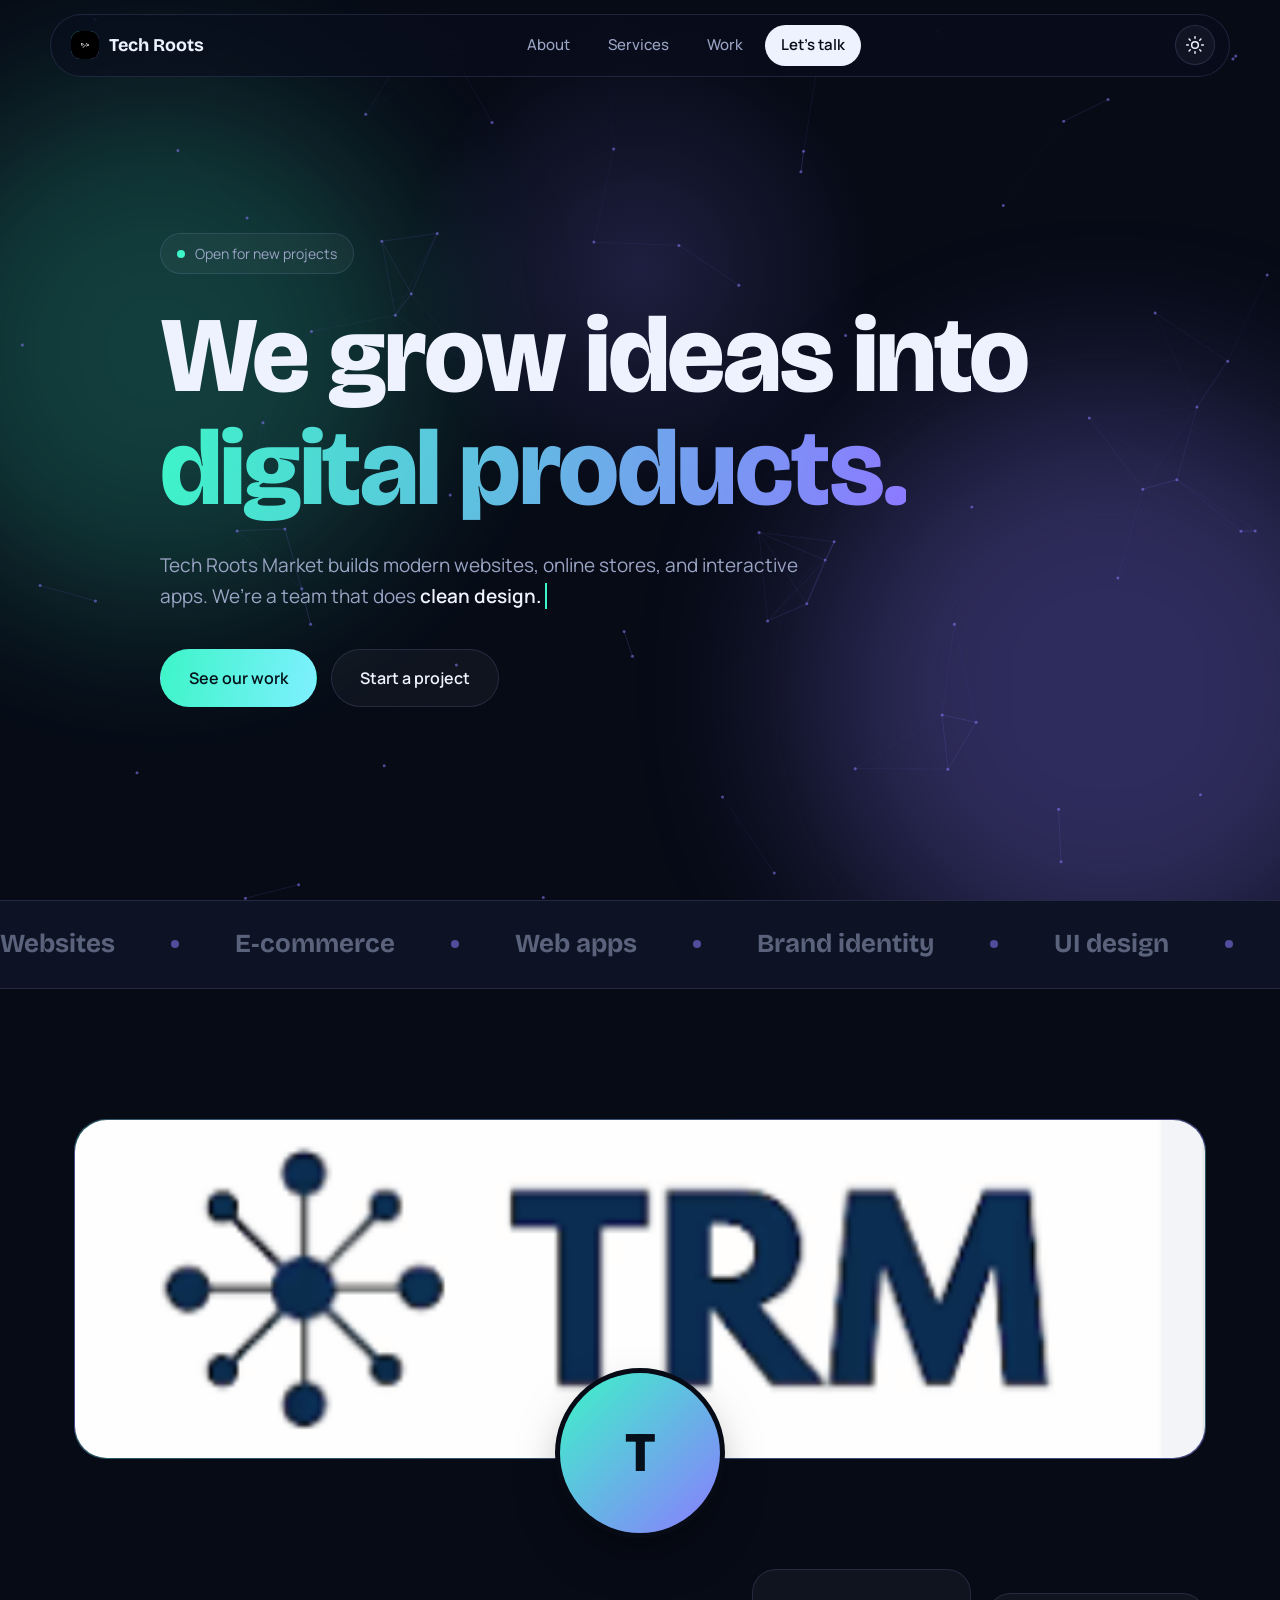
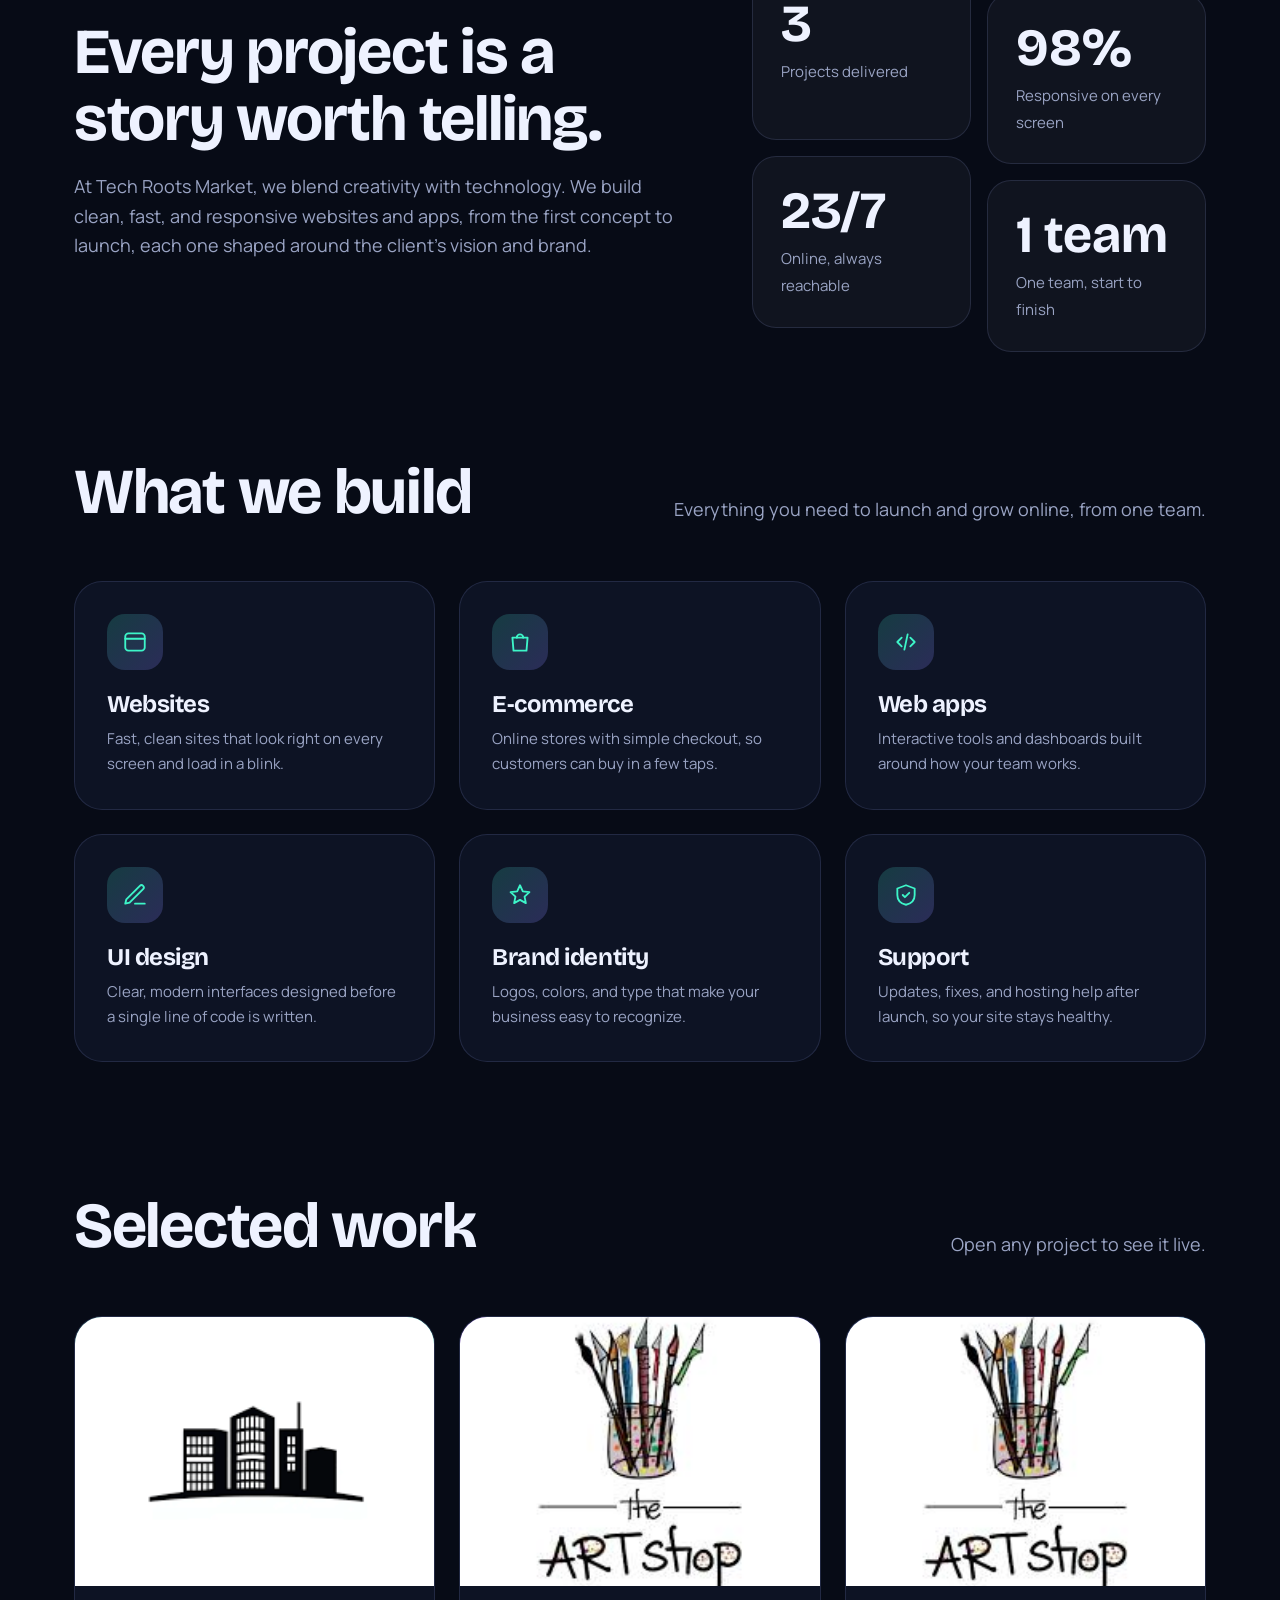
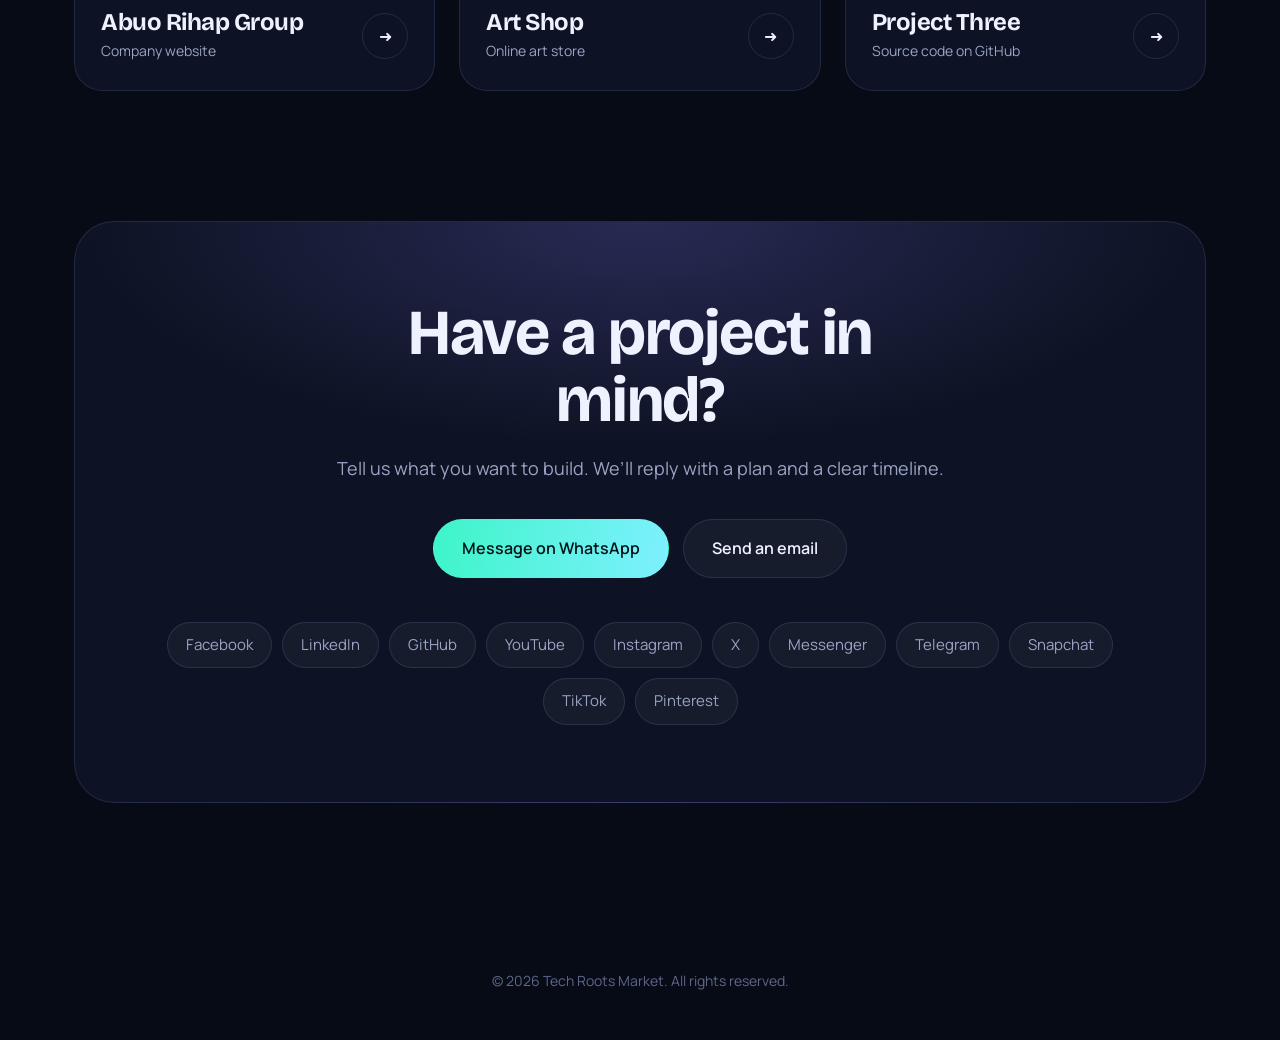
==== commit c07fb49a: "Add banner and avatar sections to index.html" ====
--- a/index.html
+++ b/index.html
@@ -4,6 +4,7 @@
 <meta charset="UTF-8">
 <meta name="viewport" content="width=device-width, initial-scale=1, viewport-fit=cover">
 <title>Tech Roots Market</title>
+<script>document.documentElement.classList.add("js")</script>
 <link rel="preconnect" href="https://fonts.googleapis.com">
 <link rel="preconnect" href="https://fonts.gstatic.com" crossorigin>
 <link href="https://fonts.googleapis.com/css2?family=Bricolage+Grotesque:opsz,wght@12..96,500;12..96,700;12..96,800&family=Manrope:wght@400;500;600&display=swap" rel="stylesheet">
@@ -35,6 +36,10 @@
   background:var(--bar);backdrop-filter:blur(16px);-webkit-backdrop-filter:blur(16px)}
 .mark{position:relative;overflow:hidden}.mark img{position:absolute;inset:0;width:100%;height:100%;object-fit:cover;background:#fff}
 .cover .shot{position:absolute;inset:0;width:100%;height:100%;object-fit:cover}
+.banner{position:relative;height:clamp(180px,32vw,340px);border-radius:32px;border:1px solid var(--line);background:linear-gradient(120deg,rgba(61,245,200,.25),rgba(139,123,255,.35)),var(--bg2);margin-bottom:110px}
+.banner .bimg{position:absolute;inset:0;width:100%;height:100%;object-fit:cover;border-radius:inherit}
+.avatar{position:absolute;left:50%;bottom:-80px;transform:translateX(-50%);width:clamp(120px,18vw,170px);aspect-ratio:1;border-radius:50%;border:5px solid var(--bg);background:linear-gradient(135deg,var(--mint),var(--violet));display:grid;place-items:center;font-family:var(--display);font-size:56px;font-weight:800;color:#06101a;overflow:hidden;box-shadow:0 20px 50px -15px rgba(0,0,0,.5)}
+.avatar img{position:absolute;inset:0;width:100%;height:100%;object-fit:cover}
 .brand{display:flex;align-items:center;gap:10px;font-family:var(--display);font-weight:700;font-size:18px}
 .mark{width:28px;height:28px;border-radius:9px;background:linear-gradient(135deg,var(--mint),var(--violet));display:grid;place-items:center;color:#06101a;font-weight:800;font-size:15px}
 nav{display:flex;align-items:center;gap:6px}
@@ -109,7 +114,7 @@
 .socials a:hover{color:#04131a;background:var(--mint);border-color:var(--mint);transform:translateY(-3px)}
 footer{padding:36px 0 48px;text-align:center;color:#5d678a;font-size:14px;position:relative;z-index:2}
 
-.reveal{opacity:0;transform:translateY(24px);transition:opacity .8s,transform .8s}
+.js .reveal{opacity:0;transform:translateY(24px);transition:opacity .8s,transform .8s}
 .reveal.in.proj,.reveal.in.svc{transition:opacity .8s,transform .35s,border-color .35s,box-shadow .35s}
 .reveal.in.svc:hover{transform:translateY(-6px)}
 body{transition:background-color .4s,color .4s}
@@ -155,7 +160,7 @@
   nav.open{display:flex}nav a{text-align:center}.burger{display:block}
   header{position:fixed}.bar{position:relative}.toggle{margin-left:auto}
 }
-@media(prefers-reduced-motion:reduce){*{animation:none!important;transition:none!important}.reveal{opacity:1;transform:none}}
+@media(prefers-reduced-motion:reduce){*{animation:none!important;transition:none!important}.js .reveal{opacity:1;transform:none}}
 </style>
 </head>
 <body>
@@ -199,6 +204,12 @@
 </div>
 
 <section class="sec" id="about">
+  <div class="wrap">
+    <div class="banner reveal">
+      <img class="bimg" src="frontend/assets/images/Screenshot%202026-05-03%20070730.png" alt="Banner" onerror="this.remove()">
+      <div class="avatar">T<img src="frontend/assets/images/profile.jpg" alt="Profile photo" onerror="this.remove()"></div>
+    </div>
+  </div>
   <div class="wrap about">
     <div class="reveal">
       <h2>Every project is a story worth telling.</h2>
@@ -289,4 +300,100 @@
 
   // menu
   var nav=document.getElementById("nav");
-  document.getElementById("burger").onclick=function(){nav.classL
+  document.getElementById("burger").onclick=function(){nav.classList.toggle("open")};
+  nav.addEventListener("click",function(e){if(e.target.tagName==="A")nav.classList.remove("open")});
+
+  // cursor glow
+  var g=document.getElementById("glow");
+  addEventListener("pointermove",function(e){g.style.left=e.clientX+"px";g.style.top=e.clientY+"px"});
+
+  // typewriter
+  var words=["clean design.","fast, responsive sites.","strong brand identity.","results that last."],t=document.getElementById("type"),wi=0,ci=0,del=false;
+  function tick(){
+    var w=words[wi];
+    t.textContent=w.slice(0,ci);
+    if(!del&&ci===w.length){del=true;return setTimeout(tick,1600)}
+    if(del&&ci===0){del=false;wi=(wi+1)%words.length}
+    ci+=del?-1:1;setTimeout(tick,del?35:70);
+  }
+  if(rm){t.textContent=words[0]}else{tick()}
+
+  // reveal + counters
+  var io=new IntersectionObserver(function(es){es.forEach(function(e){
+    if(!e.isIntersecting)return;e.target.classList.add("in");io.unobserve(e.target);(function(t){setTimeout(function(){t.style.transitionDelay="0s"},1600)})(e.target);
+    e.target.querySelectorAll("[data-n]").forEach(count);
+  })},{threshold:.15});
+  document.querySelectorAll(".reveal").forEach(function(el){el.style.transitionDelay=([].indexOf.call(el.parentNode.children,el)*0.1)+"s";io.observe(el)});
+  function count(el){
+    var n=+el.dataset.n,s=el.dataset.s||"",st=null;
+    function f(ts){st=st||ts;var p=Math.min((ts-st)/1200,1);el.textContent=Math.round(n*(1-Math.pow(1-p,3)))+s;if(p<1)requestAnimationFrame(f)}
+    rm?el.textContent=n+s:requestAnimationFrame(f);
+  }
+
+  // card tilt
+  document.querySelectorAll(".proj").forEach(function(c){
+    if(rm)return;
+    c.addEventListener("pointermove",function(e){
+      var r=c.getBoundingClientRect(),x=(e.clientX-r.left)/r.width-.5,y=(e.clientY-r.top)/r.height-.5;
+      c.style.transform="perspective(900px) rotateY("+x*7+"deg) rotateX("+(-y*7)+"deg) translateY(-6px)";
+    });
+    c.addEventListener("pointerleave",function(){c.style.transform=""});
+  });
+
+  // fallback reveal
+  function sweep(){document.querySelectorAll(".reveal:not(.in)").forEach(function(el){if(el.getBoundingClientRect().top<innerHeight*.95){el.classList.add("in");el.querySelectorAll("[data-n]").forEach(count)}})}
+  addEventListener("scroll",sweep,{passive:true});setTimeout(sweep,1200);
+
+  // theme toggle
+  var root=document.documentElement;
+  try{var sv=localStorage.getItem("tr-theme");if(sv)root.dataset.theme=sv}catch(e){}
+  document.getElementById("theme").onclick=function(){var n=root.dataset.theme==="light"?"dark":"light";root.dataset.theme=n;try{localStorage.setItem("tr-theme",n)}catch(e){}};
+
+  // scroll progress
+  var pg=document.getElementById("progress");
+  addEventListener("scroll",function(){var h=document.documentElement.scrollHeight-innerHeight;pg.style.transform="scaleX("+(h>0?scrollY/h:0)+")"},{passive:true});
+
+  // magnetic buttons + service spotlight
+  if(!rm)document.querySelectorAll(".btn").forEach(function(b){
+    b.addEventListener("pointermove",function(e){var r=b.getBoundingClientRect();b.style.transform="translate("+(e.clientX-r.left-r.width/2)*.25+"px,"+(e.clientY-r.top-r.height/2)*.35+"px)"});
+    b.addEventListener("pointerleave",function(){b.style.transform=""});
+  });
+  document.querySelectorAll(".svc").forEach(function(c){
+    c.addEventListener("pointermove",function(e){var r=c.getBoundingClientRect();c.style.setProperty("--mx",e.clientX-r.left+"px");c.style.setProperty("--my",e.clientY-r.top+"px")});
+  });
+
+  // root network canvas
+  var cv=document.getElementById("roots"),cx=cv.getContext("2d"),W,H,P=[],m={x:-999,y:-999};
+  function size(){
+    var d=Math.min(devicePixelRatio||1,2);W=cv.clientWidth;H=cv.clientHeight;cv.width=W*d;cv.height=H*d;cx.setTransform(d,0,0,d,0,0);
+    var n=Math.round(W*H/16000);P=[];
+    for(var i=0;i<n;i++)P.push({x:Math.random()*W,y:Math.random()*H,vx:(Math.random()-.5)*.3,vy:(Math.random()-.5)*.3});
+  }
+  size();addEventListener("resize",size);
+  cv.parentNode.addEventListener("pointermove",function(e){var r=cv.getBoundingClientRect();m.x=e.clientX-r.left;m.y=e.clientY-r.top});
+  function M(){return root.dataset.theme==="light"?"0,168,132":"61,245,200"}
+  function V(){return root.dataset.theme==="light"?"106,87,255":"139,123,255"}
+  function draw(){
+    cx.clearRect(0,0,W,H);
+    for(var i=0;i<P.length;i++){
+      var a=P[i];
+      if(!rm){a.x+=a.vx;a.y+=a.vy;if(a.x<0||a.x>W)a.vx*=-1;if(a.y<0||a.y>H)a.vy*=-1}
+      var dm=Math.hypot(a.x-m.x,a.y-m.y);
+      cx.beginPath();cx.arc(a.x,a.y,dm<160?2.6:1.5,0,6.283);
+      cx.fillStyle=dm<160?"rgba("+M()+",.95)":"rgba("+V()+",.55)";cx.fill();
+      for(var j=i+1;j<P.length;j++){
+        var b=P[j],d=Math.hypot(a.x-b.x,a.y-b.y);
+        if(d<130){
+          var near=Math.hypot((a.x+b.x)/2-m.x,(a.y+b.y)/2-m.y)<180;
+          cx.strokeStyle=near?"rgba("+M()+","+(1-d/130)*.6+")":"rgba("+V()+","+(1-d/130)*.22+")";
+          cx.lineWidth=1;cx.beginPath();cx.moveTo(a.x,a.y);cx.lineTo(b.x,b.y);cx.stroke();
+        }
+      }
+    }
+    if(!rm)requestAnimationFrame(draw);
+  }
+  draw();
+})();
+</script>
+</body>
+</html>
